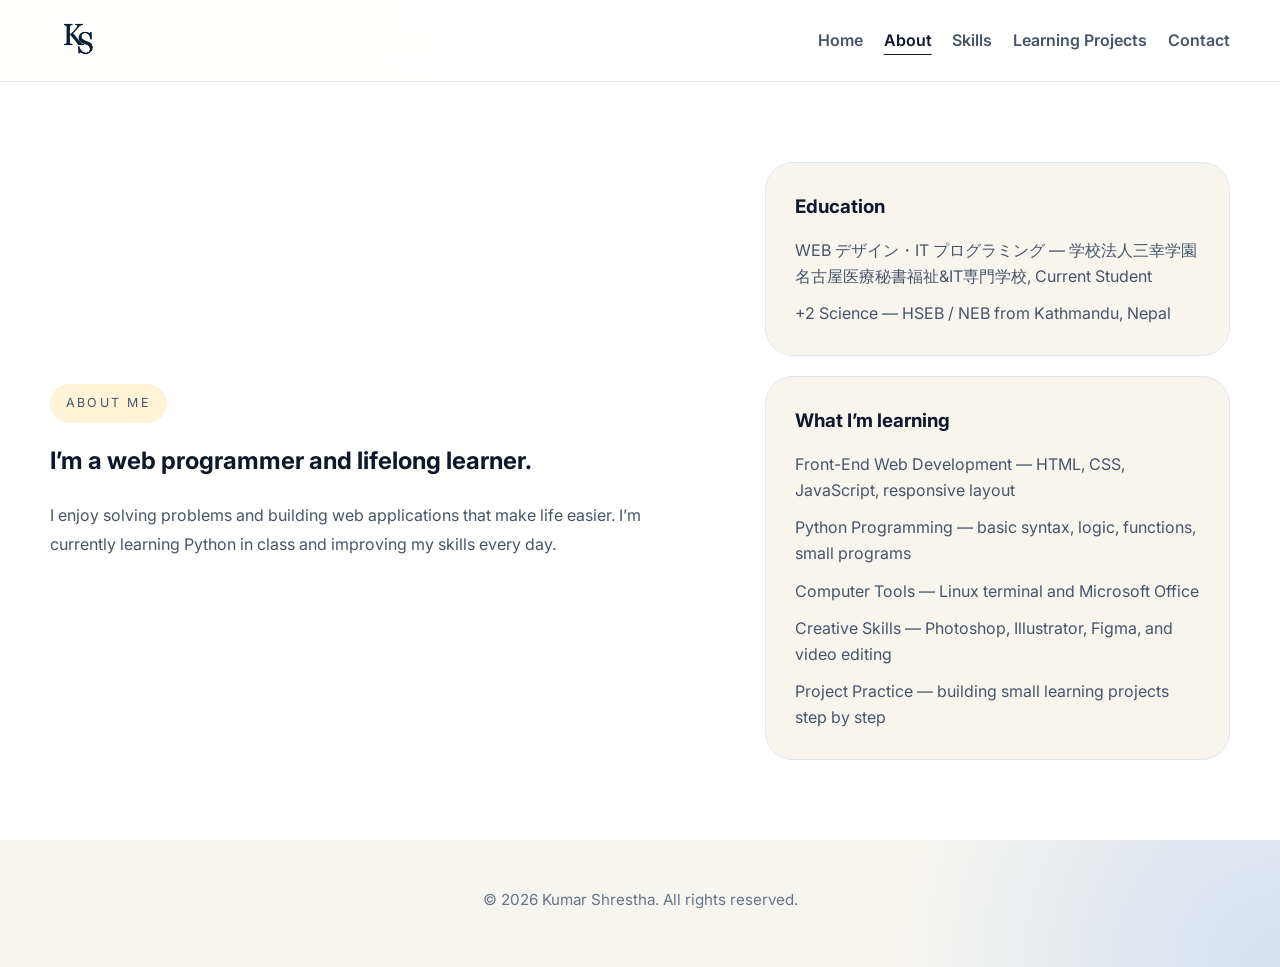
==== about.html @ 31a652c7 "Initial portfolio website" ====
<!DOCTYPE html>
<html lang="ja">
  <head>
    <meta charset="UTF-8" />
    <meta name="viewport" content="width=device-width, initial-scale=1.0" />
    <title>About | Kumar Shrestha</title>
    <link rel="icon" href="images/favicon.png" />
    <link rel="preconnect" href="https://fonts.googleapis.com" />
    <link rel="preconnect" href="https://fonts.gstatic.com" crossorigin />
    <link
      href="https://fonts.googleapis.com/css2?family=Inter:wght@400;500;600;700&display=swap"
      rel="stylesheet"
    />
    <link rel="stylesheet" href="css/styles.css" />
  </head>
  <body class="page page-about">
    <header class="site-header">
      <div class="container header-inner">
        <a class="logo" href="index.html"><img src="images/Logo.png" alt="KS logo" /></a>
        <nav class="nav-links" aria-label="Primary navigation">
          <a href="index.html">Home</a>
          <a href="about.html" class="active">About</a>
          <a href="skills.html">Skills</a>
          <a href="projects.html">Learning Projects</a>
          <a href="contact.html">Contact</a>
        </nav>
      </div>
    </header>

    <main>
      <section class="section about-section">
        <div class="container about-grid">
          <div class="about-text">
            <p class="eyebrow">About Me</p>
            <h1>I’m a web programmer and lifelong learner.</h1>
            <p>
              I enjoy solving problems and building web applications that make life
              easier. I’m currently learning Python in class and improving my skills
              every day.
            </p>
          </div>
          <div class="cards-grid">
            <article class="info-card">
              <h3>Education</h3>
              <ul>
                <li>WEB デザイン・IT プログラミング — 学校法人三幸学園 名古屋医療秘書福祉&IT専門学校, Current Student</li>
                <li>+2 Science — HSEB / NEB from Kathmandu, Nepal</li>
              </ul>
            </article>
            <article class="info-card">
              <h3>What I’m learning</h3>
              <ul>
                <li>Front-End Web Development — HTML, CSS, JavaScript, responsive layout</li>
                <li>Python Programming — basic syntax, logic, functions, small programs</li>
                <li>Computer Tools — Linux terminal and Microsoft Office</li>
                <li>Creative Skills — Photoshop, Illustrator, Figma, and video editing</li>
                <li>Project Practice — building small learning projects step by step</li>
              </ul>
            </article>
          </div>
        </div>
      </section>
    </main>

    <footer class="site-footer">
      <div class="container footer-inner">
        <p>© 2026 Kumar Shrestha. All rights reserved.</p>
      </div>
    </footer>

    <script src="js/script.js"></script>
  </body>
</html>
---- css/styles.css ----
:root {
  color-scheme: light;
  font-family: 'Inter', system-ui, -apple-system, BlinkMacSystemFont, 'Segoe UI', sans-serif;
  background: #f7f5ef;
  color: #0f172a;
  scroll-behavior: smooth;
}

* {
  box-sizing: border-box;
}

html,
body {
  margin: 0;
  min-height: 100%;
}

body {
  line-height: 1.6;
  background: radial-gradient(circle at top left, rgba(246, 225, 168, 0.24), transparent 30%),
    radial-gradient(circle at bottom right, rgba(59, 130, 246, 0.18), transparent 25%),
    #f7f5ef;
}

img {
  max-width: 100%;
  display: block;
}

button,
input,
textarea {
  font: inherit;
}

.container {
  width: min(1180px, calc(100% - 2rem));
  margin: 0 auto;
}

.site-header {
  position: sticky;
  top: 0;
  z-index: 20;
  background: rgba(255, 255, 255, 0.95);
  backdrop-filter: blur(14px);
  border-bottom: 1px solid #e2e8f0;
}

.header-inner {
  display: flex;
  align-items: center;
  justify-content: space-between;
  gap: 1rem;
  padding: 1.1rem 0;
}

.logo {
  color: #0f172a;
  font-size: 1.25rem;
  font-weight: 700;
  letter-spacing: 0.14em;
  text-decoration: none;
  display: inline-flex;
  align-items: center;
}

.logo img {
  display: block;
  max-height: 46px;
}

.nav-links {
  display: flex;
  flex-wrap: wrap;
  gap: 1.3rem;
}

.nav-links a {
  color: #475569;
  text-decoration: none;
  font-weight: 600;
  transition: color 180ms ease;
}

.nav-links a.active {
  color: #0f172a;
  text-decoration: underline;
  text-underline-offset: 8px;
}

.nav-links a:hover,
.nav-links a:focus-visible {
  color: #0f172a;
}

.hero-section {
  padding: 5rem 0 3rem;
  min-height: calc(100vh - 104px);
}

.hero-grid {
  display: grid;
  grid-template-columns: 1.1fr 0.9fr;
  gap: 2.25rem;
  align-items: center;
}

.home-overview {
  padding-bottom: 4rem;
}

.home-feature-grid {
  display: grid;
  gap: 1.25rem;
  grid-template-columns: repeat(2, minmax(0, 1fr));
  margin-top: 2.5rem;
}

.home-feature-card {
  padding: 1.75rem;
  border-radius: 28px;
  background: rgba(255, 255, 255, 0.94);
  border: 1px solid #e2e8f0;
  transition: transform 180ms ease, box-shadow 180ms ease;
}

.home-feature-card:hover {
  transform: translateY(-3px);
  box-shadow: 0 22px 55px rgba(15, 23, 42, 0.08);
}

.home-feature-card h3 {
  margin: 0 0 0.85rem;
}

.home-feature-card p {
  margin: 0 0 1.25rem;
  color: #475569;
  line-height: 1.7;
}

.home-feature-card a {
  color: #0f172a;
  font-weight: 700;
  text-decoration: none;
}

.home-feature-card a:hover,
.home-feature-card a:focus-visible {
  text-decoration: underline;
}


.hero-copy {
  max-width: 560px;
}

.eyebrow {
  display: inline-flex;
  align-items: center;
  justify-content: center;
  margin-bottom: 1.25rem;
  padding: 0.5rem 1rem;
  border-radius: 999px;
  background: #fff3d8;
  color: #b45309;
  font-size: 0.78rem;
  letter-spacing: 0.18em;
  text-transform: uppercase;
}

.hero-title {
  margin: 0;
  font-size: clamp(3.5rem, 5vw, 5.2rem);
  line-height: 0.92;
  letter-spacing: -0.05em;
}

.hero-title span {
  color: #b45309;
}

.hero-role {
  margin: 1rem 0 1.5rem;
  font-size: 1.2rem;
  color: #475569;
  font-weight: 600;
}

.hero-text {
  margin: 0 0 2rem;
  max-width: 42rem;
  color: #475569;
  line-height: 1.85;
  font-size: 1rem;
}

.hero-actions {
  display: flex;
  flex-wrap: wrap;
  gap: 1rem;
  margin-bottom: 2.25rem;
}

.button {
  display: inline-flex;
  align-items: center;
  justify-content: center;
  padding: 1rem 1.6rem;
  border-radius: 999px;
  font-weight: 700;
  text-decoration: none;
  transition: transform 180ms ease, box-shadow 180ms ease;
}

.button:hover {
  transform: translateY(-2px);
}

.button.primary {
  background: #0f172a;
  color: #ffffff;
  box-shadow: 0 18px 40px rgba(15, 23, 42, 0.12);
}

.button.secondary {
  background: rgba(15, 23, 42, 0.05);
  color: #0f172a;
  border: 1px solid #e2e8f0;
}

.hero-meta {
  display: grid;
  grid-template-columns: repeat(3, minmax(0, 1fr));
  gap: 1rem;
}

.meta-item {
  padding: 1.15rem 1.25rem;
  border-radius: 24px;
  background: #ffffff;
  border: 1px solid #e2e8f0;
}

.meta-item strong {
  display: block;
  margin-bottom: 0.35rem;
  font-size: 1.3rem;
  color: #0f172a;
}

.meta-item span {
  color: #64748b;
  font-size: 0.95rem;
}

/* -------------- Hero Section -------------- */
.hero-visual {
  position: relative;
}

.visual-card {
  position: relative;
  border-radius: 36px;
  overflow: hidden;
  padding: 2rem;
  background: linear-gradient(180deg, #ffffff 0%, #f8f5ef 100%);
  box-shadow: 0 40px 80px rgba(15, 23, 42, 0.08);
}

.visual-card::before {
  content: '';
  position: absolute;
  inset: 0;
  pointer-events: none;
  background: radial-gradient(circle at 15% 15%, rgba(251, 191, 36, 0.15), transparent 22%),
    radial-gradient(circle at 80% 10%, rgba(59, 130, 246, 0.12), transparent 16%);
}

.visual-card img {
  width: 100%;
  max-width: 520px;
  position: relative;
  z-index: 1;
  border-radius: 24px;
}

.code-badge {
  display: flex;
  align-items: center;
  gap: 1rem;
  margin-top: -2.5rem;
  padding: 1rem 1.25rem;
  border-radius: 24px;
  background: #0f172a;
  color: #ffffff;
  box-shadow: 0 18px 35px rgba(15, 23, 42, 0.14);
  position: relative;
  z-index: 2;
}

.code-badge img {
  width: 44px;
  height: 44px;
}

.code-badge p {
  margin: 0;
  color: #94a3b8;
  font-size: 0.85rem;
}

.code-badge strong {
  display: block;
  margin-top: 0.25rem;
  font-size: 1rem;
}

.section {
  padding: 5rem 0;
}


/* -------------- About Section -------------- */
.about-section {
  background: #ffffff;
}

.about-grid {
  display: grid;
  grid-template-columns: 1.25fr 0.85fr;
  gap: 2rem;
  align-items: center;
}

.about-text h2 {
  margin: 0;
  font-size: clamp(2.3rem, 3vw, 3.3rem);
  line-height: 1.05;
}

.about-text p {
  margin: 1.25rem 0 0;
  max-width: 37rem;
  color: #475569;
  line-height: 1.8;
}

.cards-grid {
  display: grid;
  gap: 1.25rem;
}

.info-card {
  padding: 1.8rem;
  border-radius: 28px;
  background: #f8f5ef;
  border: 1px solid #e2e8f0;
}

.info-card h3 {
  margin-top: 0;
  margin-bottom: 1rem;
}

.info-card ul {
  margin: 0;
  padding: 0;
  list-style: none;
  display: grid;
  gap: 0.75rem;
}

.info-card li {
  color: #475569;
}


/* -------------- Skills Section -------------- */
.skills-section {
  background: #f7f5ef;
}

.section-heading {
  display: grid;
  gap: 0.75rem;
  margin-bottom: 2rem;
}

.section-heading h2 {
  margin: 0;
  font-size: clamp(2.2rem, 3vw, 3rem);
}

.section-heading p {
  margin: 0;
  color: #64748b;
  max-width: 42rem;
  line-height: 1.8;
}

.skill-list {
  display: grid;
  gap: 1rem;
  max-width: 720px;
  display: grid;
  gap: 1.5rem;
  grid-template-columns: repeat(auto-fit, minmax(240px, 1fr));
}

.skill-row {
  display: grid;
  gap: 0.75rem;
}

.skill-row span {
  display: flex;
  justify-content: space-between;
  font-weight: 600;
  color: #0f172a;
}

.skill-bar {
  height: 12px;
  border-radius: 999px;
  overflow: hidden;
  background: #e2e8f0;
}

.skill-fill {
  display: block;
  height: 100%; 
  border-radius: 999px;
}

.skill-icon {
  width: 32px;
  height: 32px;
  object-fit: contain;
  flex-shrink: 0;
}
.skill-label {
  display: flex;
  align-items: center;
  gap: 12px;
}

.fill-html {
  width: 95%;
  background: linear-gradient(90deg, #f97316, #fb923c);
}

.fill-css {
  width: 90%;
  background: linear-gradient(90deg, #2563eb, #7dd3fc);
}

.fill-js {
  width: 10%;
  background: linear-gradient(90deg, #facc15, #f59e0b);
}

.fill-python {
  width: 40%;
  background: linear-gradient(90deg, #14b8a6, #0ea5e9);
}

.fill-linux {
  width: 30%;
  background: linear-gradient(90deg, #22c55e, #16a34a);
}

.fill-office {
  width: 85%;
  background: linear-gradient(90deg, #f9a916, #ea820c);
}

.fill-video {
  width: 70%;
  background: linear-gradient(90deg, #6366f1, #818cf8);
}

.fill-photoshop {
  width: 80%;
  background: linear-gradient(90deg, #5848ec, #727df4);
}

.fill-illustrator {
  width: 85%;
  background: linear-gradient(90deg, #f97316, #f59e0b);
}

.fill-figma {
  width: 60%;
  background: linear-gradient(90deg, #ec4899, #f472b6);
}

/* -------------- Projects Section -------------- */
.projects-section {
  background: #ffffff;
}

.project-body {
  padding: 1.5rem;
  display: grid;
  gap: 0.85rem;
}

.project-body h3 {
  margin: 0;
  font-size: 1.15rem;
}

.project-body p {
  margin: 0;
  color: #475569;
  line-height: 1.75;
}

.category-grid {
  display: grid;
  grid-template-columns: repeat(auto-fit, minmax(190px, 1fr));
  gap: 1rem;
  margin-bottom: 4rem;
}

.category-card {
  display: grid;
  gap: 0.8rem;
  padding: 1.6rem;
  border-radius: 28px;
  background: #ffffff;
  border: 1px solid #e2e8f0;
  text-decoration: none;
  color: #0f172a;
  transition: transform 180ms ease, box-shadow 180ms ease;
  position: relative;
  overflow: hidden;
}

.category-card:hover {
  transform: translateY(-4px);
  box-shadow: 0 22px 55px rgba(15, 23, 42, 0.08);
}

.category-card span {
  width: fit-content;
  padding: 0.35rem 0.75rem;
  border-radius: 999px;
  background: #fff3d8;
  color: #b45309;
  font-size: 0.75rem;
  font-weight: 700;
}

.category-card h3 {
  margin: 0;
  font-size: 1.3rem;
}

.category-card p {
  margin: 0;
  color: #475569;
  line-height: 1.7;
}

.category-card::before {
  content: "";
  position: absolute;
  inset: 0;
  background: linear-gradient(135deg, rgba(14, 165, 233, 0.12), rgba(139, 92, 246, 0.12));
  opacity: 0;
  transition: opacity 180ms ease;
}

.category-card:hover::before {
  opacity: 1;
}

.category-card span,
.category-card h3,
.category-card p {
  position: relative;
  z-index: 1;
}

.project-category-section {
  padding-top: 2rem;
  margin-top: 2rem;
}

.category-heading {
  margin-bottom: 1.5rem;
}

.category-heading h2 {
  margin: 0;
  font-size: clamp(1.8rem, 3vw, 2.5rem);
}

.project-status {
  width: fit-content;
  padding: 0.35rem 0.75rem;
  border-radius: 999px;
  background: #fff3d8;
  color: #b45309;
  font-size: 0.75rem;
  font-weight: 700;
}

.project-link {
  width: fit-content;
  display: inline-block;
  padding: 0.35rem 0.75rem;
  border-radius: 999px;
  background: #e0f2fe;
  color: #0369a1;
  font-size: 0.75rem;
  font-weight: 700;
  text-decoration: none;
}

.project-tools {
  font-weight: 700;
  color: #0f172a !important;
  font-size: 0.9rem;
}

.project-filters {
  display: flex;
  flex-wrap: wrap;
  gap: 0.75rem;
  margin-bottom: 2rem;
}

.filter {
  border: 1px solid #e2e8f0;
  background: #ffffff;
  color: #475569;
  padding: 0.85rem 1.25rem;
  border-radius: 999px;
  cursor: pointer;
  font-weight: 600;
}

.filter.active,
.filter:hover {
  background: #0f172a;
  color: #ffffff;
  border-color: #0f172a;
}

.project-grid {
  display: grid;
  gap: 1.5rem;
  grid-template-columns: repeat(auto-fit, minmax(240px, 1fr));
}

.project-card {
  border-radius: 28px;
  overflow: hidden;
  background: #ffffff;
  border: 1px solid #e2e8f0;
  display: grid;
  min-height: 280px;
  transition: transform 180ms ease, box-shadow 180ms ease;
}

.project-card:hover {
  transform: translateY(-5px);
  box-shadow: 0 24px 60px rgba(15, 23, 42, 0.12);
}

.project-preview {
  min-height: 168px;
  display: grid;
  place-items: end start;
  padding: 1.25rem;
  color: #ffffff;
  font-weight: 700;
  font-size: 0.95rem;
}

.project-preview-1 {
  background: linear-gradient(135deg, #0ea5e9, #2563eb);
}

.project-preview-2,
.project-preview-3 {
  background: linear-gradient(135deg, #6366f1, #8b5cf6);
}

.project-preview-4,
.project-preview-5 {
  background: linear-gradient(135deg, #10b981, #14b8a6);
}

.project-preview-6,
.project-preview-7,
.project-preview-8 {
  background: linear-gradient(135deg, #ec4899, #8b5cf6);
}

.project-preview-9 {
  background: linear-gradient(135deg, #f97316, #ef4444);
}

/* .project-preview-1 {
  background: linear-gradient(135deg, #0ea5e9, #3b82f6);
}

.project-preview-2 {
  background: linear-gradient(135deg, #8b5cf6, #a78bfa);
}

.project-preview-3 {
  background: linear-gradient(135deg, #f97316, #fb923c);
}

.project-preview-4 {
  background: linear-gradient(135deg, #22c55e, #4ade80);
}

.project-preview-5 {
  background: linear-gradient(135deg, #fb7185, #f472b6);
}

.project-preview-6 {
  background: linear-gradient(135deg, #38bdf8, #60a5fa);
}

.project-preview-7 {
  background: linear-gradient(135deg, #facc15, #fbbf24);
}

.project-preview-8 {
  background: linear-gradient(135deg, #8b5cf6, #a78bfa);
}

.project-preview-9 {
  background: linear-gradient(135deg, #ec4899, #f472b6);
} */



/* -------------- Contact Section -------------- */
.contact-section {
  background: #f7f5ef;
}

.contact-grid {
  display: grid;
  grid-template-columns: 1.05fr 0.95fr;
  gap: 2rem;
  align-items: start;
}

.contact-panel {
  align-self: start;
  padding: 2.2rem;
  border-radius: 32px;
  background: #0f172a;
  color: #ffffff;
}

.contact-panel h2 {
  margin: 0 0 1rem;
  font-size: clamp(2rem, 3vw, 2.6rem);
  line-height: 1.05;
}

.contact-panel p {
  margin: 0 0 1.5rem;
  color: #cbd5e1;
  line-height: 1.8;
}

.contact-list {
  list-style: none;
  padding: 0;
  margin: 0;
  display: grid;
  gap: 1rem;
}

.contact-list li {
  color: #e2e8f0;
}

.social-links {
  display: flex;
  flex-wrap: wrap;
  gap: 0.8rem;
  margin-top: 1.8rem;
}

.social-links a {
  width: 48px;
  height: 48px;
  border-radius: 50%;
  background: #ffffff;
  color: #0f172a;
  display: inline-flex;
  align-items: center;
  justify-content: center;
  text-decoration: none;
  font-size: 0.8rem;
  font-weight: 700;
  transition: transform 180ms ease, background 180ms ease, color 180ms ease;
}

.social-links a:hover {
  transform: translateY(-3px);
  background: #f59e0b;
  color: #ffffff;
}

.contact-form {
  align-self: start;
  display: grid;
  gap: 1rem;
}

.contact-form label {
  display: grid;
  gap: 0.65rem;
  font-size: 0.95rem;
  color: #475569;
}

.contact-form input,
.contact-form textarea {
  width: 100%;
  padding: 1rem 1.1rem;
  border-radius: 18px;
  border: 1px solid #d1d5db;
  background: #ffffff;
  color: #0f172a;
}

.contact-form textarea {
  min-height: 170px;
  resize: vertical;
}

.contact-form button {
  border: none;
  border-radius: 999px;
  padding: 1rem 1.4rem;
  background: #0f172a;
  color: #ffffff;
  cursor: pointer;
}

.site-footer {
  padding: 2rem 0 2.5rem;
}

.footer-inner {
  text-align: center;
  color: #64748b;
  font-size: 0.95rem;
}

@media (max-width: 980px) {
  .hero-grid,
  .about-grid,
  .contact-grid {
    grid-template-columns: 1fr;
  }

  .hero-meta {
    grid-template-columns: repeat(2, minmax(0, 1fr));
  }
}

@media (max-width: 720px) {
  .site-header {
    padding: 0 0.5rem;
  }

  .header-inner {
    flex-direction: column;
    align-items: flex-start;
  }

  .hero-section {
    padding-top: 3rem;
  }

  .hero-title {
    font-size: clamp(2.8rem, 12vw, 4rem);
  }

  .hero-actions,
  .hero-meta {
    width: 100%;
  }

  .hero-meta {
    grid-template-columns: 1fr;
  }

  .project-grid {
    grid-template-columns: 1fr;
  }
}

@media (max-width: 860px) {
  .section-grid,
  .contact-card {
    grid-template-columns: 1fr;
  }
}

@media (max-width: 720px) {
  .header-inner {
    flex-direction: column;
    align-items: flex-start;
    gap: 1rem;
  }

  .nav-links {
    flex-wrap: wrap;
    gap: 0.8rem;
  }

  .hero-section {
    padding-top: 4rem;
  }
}
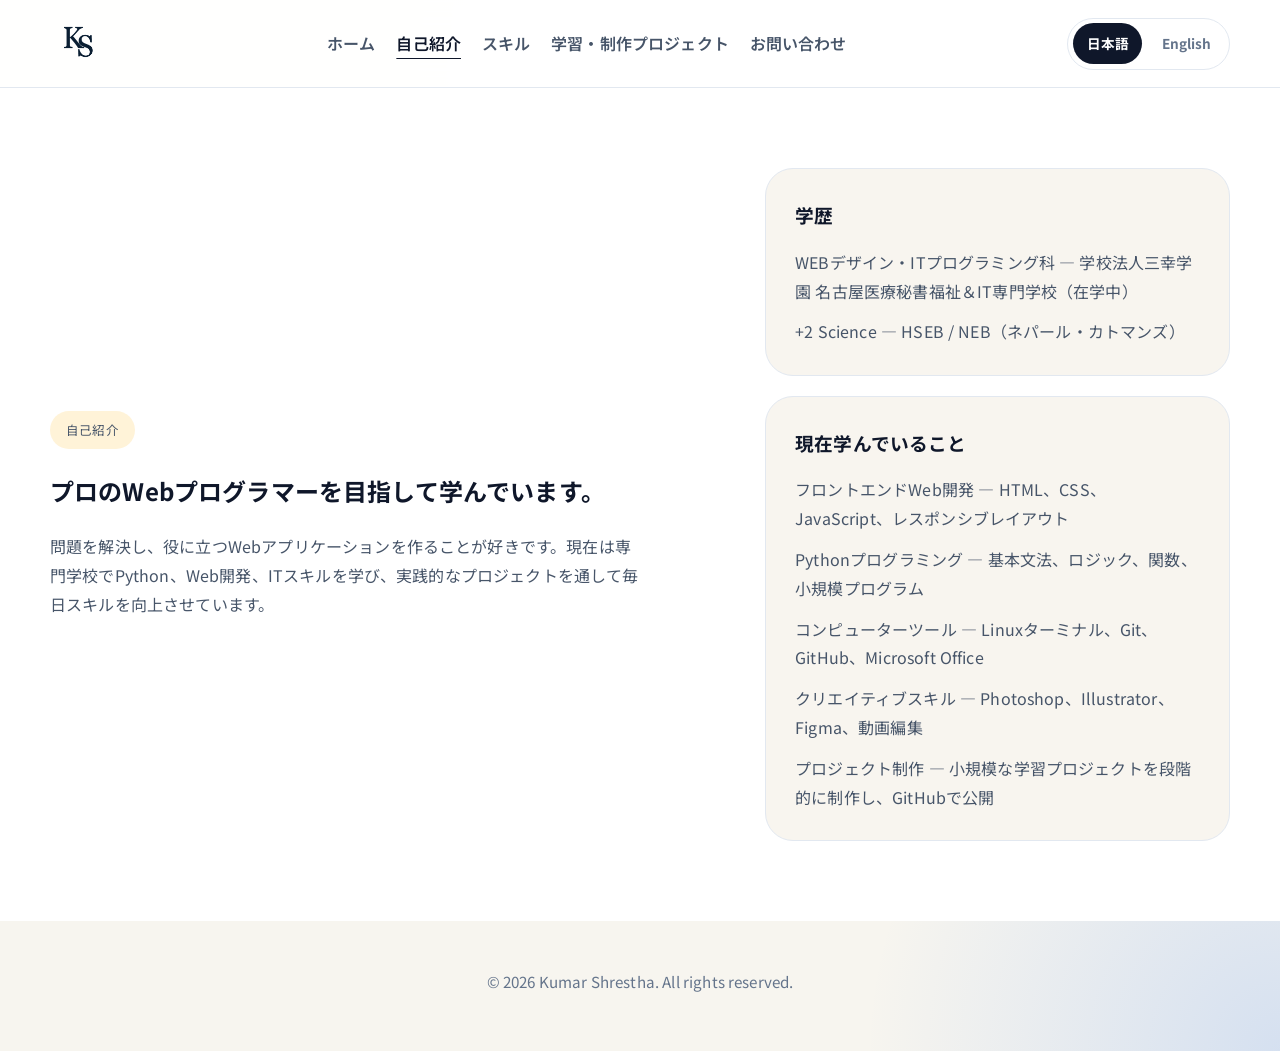
==== commit f5947504: "Add bilingual Japanese and English support" ====
--- a/about.html
+++ b/about.html
@@ -1,73 +1,86 @@
 <!DOCTYPE html>
+
 <html lang="ja">
-  <head>
-    <meta charset="UTF-8" />
-    <meta name="viewport" content="width=device-width, initial-scale=1.0" />
-    <title>About | Kumar Shrestha</title>
-    <link rel="icon" href="images/favicon.png" />
-    <link rel="preconnect" href="https://fonts.googleapis.com" />
-    <link rel="preconnect" href="https://fonts.gstatic.com" crossorigin />
-    <link
-      href="https://fonts.googleapis.com/css2?family=Inter:wght@400;500;600;700&display=swap"
-      rel="stylesheet"
-    />
-    <link rel="stylesheet" href="css/styles.css" />
-  </head>
-  <body class="page page-about">
-    <header class="site-header">
-      <div class="container header-inner">
-        <a class="logo" href="index.html"><img src="images/Logo.png" alt="KS logo" /></a>
-        <nav class="nav-links" aria-label="Primary navigation">
-          <a href="index.html">Home</a>
-          <a href="about.html" class="active">About</a>
-          <a href="skills.html">Skills</a>
-          <a href="projects.html">Learning Projects</a>
-          <a href="contact.html">Contact</a>
-        </nav>
+
+<head>
+  <meta charset="utf-8" />
+  <meta content="width=device-width, initial-scale=1.0" name="viewport" />
+  <title>About | Kumar Shrestha</title>
+  <link href="images/favicon.png" rel="icon" />
+  <link rel="preconnect" href="https://fonts.googleapis.com" />
+
+  <link rel="preconnect" href="https://fonts.gstatic.com" crossorigin />
+
+  <link
+    href="https://fonts.googleapis.com/css2?family=Inter:wght@400;500;600;700&family=Noto+Sans+JP:wght@400;500;600;700&display=swap"
+    rel="stylesheet" />
+  <link href="css/styles.css" rel="stylesheet" />
+</head>
+
+<body class="page page-about" data-page="about">
+  <header class="site-header">
+    <div class="container header-inner">
+      <a class="logo" href="index.html"><img alt="KS logo" src="images/Logo.png" /></a>
+      <nav aria-label="Primary navigation" class="nav-links" data-i18n-aria-label="nav.ariaLabel">
+        <a data-i18n="nav.home" href="index.html">Home</a>
+        <a class="active" data-i18n="nav.about" href="about.html">About</a>
+        <a data-i18n="nav.skills" href="skills.html">Skills</a>
+        <a data-i18n="nav.projects" href="projects.html">Learning Projects</a>
+        <a data-i18n="nav.contact" href="contact.html">Contact</a>
+      </nav>
+      <div aria-label="Language selection" class="language-switcher" data-i18n-aria-label="language.ariaLabel">
+        <button aria-pressed="false" class="language-button" data-lang="ja" type="button">日本語</button>
+        <button aria-pressed="false" class="language-button" data-lang="en" type="button">English</button>
       </div>
-    </header>
+    </div>
+  </header>
+  <main>
+    <section class="section about-section">
+      <div class="container about-grid">
+        <div class="about-text">
+          <p class="eyebrow" data-i18n="about.eyebrow">About Me</p>
+          <h1 data-i18n="about.title">I’m a web programmer and lifelong learner.</h1>
+          <p data-i18n="about.intro">
+            I enjoy solving problems and building web applications that make life
+            easier. I’m currently learning Python in class and improving my skills
+            every day.
+          </p>
+        </div>
+        <div class="cards-grid">
+          <article class="info-card">
+            <h3 data-i18n="about.educationTitle">Education</h3>
+            <ul>
+              <li data-i18n="about.educationSchool">WEB デザイン・IT プログラミング — 学校法人三幸学園 名古屋医療秘書福祉&amp;IT専門学校, Current Student
+              </li>
+              <li data-i18n="about.educationNepal">+2 Science — HSEB / NEB from Kathmandu, Nepal</li>
+            </ul>
+          </article>
+          <article class="info-card">
+            <h3 data-i18n="about.learningTitle">What I’m learning</h3>
+            <ul>
+              <li data-i18n="about.learningFrontend">Front-End Web Development — HTML, CSS, JavaScript, responsive
+                layout</li>
+              <li data-i18n="about.learningPython">Python Programming — basic syntax, logic, functions, small programs
+              </li>
+              <li data-i18n="about.learningTools">Computer Tools — Linux terminal and Microsoft Office</li>
+              <li data-i18n="about.learningCreative">Creative Skills — Photoshop, Illustrator, Figma, and video editing
+              </li>
+              <li data-i18n="about.learningProjects">Project Practice — building small learning projects step by step
+              </li>
+            </ul>
+          </article>
+        </div>
+      </div>
+    </section>
+  </main>
+  <footer class="site-footer">
+    <div class="container footer-inner">
+      <p data-i18n="footer.copyright">© 2026 Kumar Shrestha. All rights reserved.</p>
+    </div>
+  </footer>
 
-    <main>
-      <section class="section about-section">
-        <div class="container about-grid">
-          <div class="about-text">
-            <p class="eyebrow">About Me</p>
-            <h1>I’m a web programmer and lifelong learner.</h1>
-            <p>
-              I enjoy solving problems and building web applications that make life
-              easier. I’m currently learning Python in class and improving my skills
-              every day.
-            </p>
-          </div>
-          <div class="cards-grid">
-            <article class="info-card">
-              <h3>Education</h3>
-              <ul>
-                <li>WEB デザイン・IT プログラミング — 学校法人三幸学園 名古屋医療秘書福祉&IT専門学校, Current Student</li>
-                <li>+2 Science — HSEB / NEB from Kathmandu, Nepal</li>
-              </ul>
-            </article>
-            <article class="info-card">
-              <h3>What I’m learning</h3>
-              <ul>
-                <li>Front-End Web Development — HTML, CSS, JavaScript, responsive layout</li>
-                <li>Python Programming — basic syntax, logic, functions, small programs</li>
-                <li>Computer Tools — Linux terminal and Microsoft Office</li>
-                <li>Creative Skills — Photoshop, Illustrator, Figma, and video editing</li>
-                <li>Project Practice — building small learning projects step by step</li>
-              </ul>
-            </article>
-          </div>
-        </div>
-      </section>
-    </main>
+  <script src="js/translations.js"></script>
+  <script src="js/script.js"></script>
+</body>
 
-    <footer class="site-footer">
-      <div class="container footer-inner">
-        <p>© 2026 Kumar Shrestha. All rights reserved.</p>
-      </div>
-    </footer>
-
-    <script src="js/script.js"></script>
-  </body>
-</html>
+</html>
--- a/css/styles.css
+++ b/css/styles.css
@@ -1,13 +1,11 @@
 :root {
   color-scheme: light;
-  font-family: 'Inter', system-ui, -apple-system, BlinkMacSystemFont, 'Segoe UI', sans-serif;
+  font-family: "Inter", "Noto Sans JP", system-ui,
+    -apple-system, BlinkMacSystemFont, "Segoe UI",
+    sans-serif;
   background: #f7f5ef;
   color: #0f172a;
   scroll-behavior: smooth;
-}
-
-* {
-  box-sizing: border-box;
 }
 
 html,
@@ -17,10 +15,32 @@
 }
 
 body {
+  font-weight: 400;
+  -webkit-font-smoothing: antialiased;
+  -moz-osx-font-smoothing: grayscale;
+
+  background:
+    radial-gradient(circle at top left,
+      rgba(246, 225, 168, 0.24),
+      transparent 30%),
+    radial-gradient(circle at bottom right,
+      rgba(59, 130, 246, 0.18),
+      transparent 25%),
+    #f7f5ef;
+}
+
+html[lang="en"] body {
+  font-family: "Inter", "Noto Sans JP", system-ui,
+    -apple-system, BlinkMacSystemFont, "Segoe UI",
+    sans-serif;
   line-height: 1.6;
-  background: radial-gradient(circle at top left, rgba(246, 225, 168, 0.24), transparent 30%),
-    radial-gradient(circle at bottom right, rgba(59, 130, 246, 0.18), transparent 25%),
-    #f7f5ef;
+}
+
+html[lang="ja"] body {
+  font-family: "Noto Sans JP", "Inter", system-ui,
+    -apple-system, BlinkMacSystemFont, "Segoe UI",
+    sans-serif;
+  line-height: 1.8;
 }
 
 img {
@@ -151,7 +171,6 @@
 .home-feature-card a:focus-visible {
   text-decoration: underline;
 }
-
 
 .hero-copy {
   max-width: 560px;
@@ -171,11 +190,22 @@
   text-transform: uppercase;
 }
 
+html[lang="ja"] .eyebrow {
+  letter-spacing: 0.08em;
+  text-transform: none;
+}
+
 .hero-title {
   margin: 0;
   font-size: clamp(3.5rem, 5vw, 5.2rem);
   line-height: 0.92;
   letter-spacing: -0.05em;
+}
+
+html[lang="ja"] .hero-title {
+  font-size: clamp(2.5rem, 5vw, 4.5rem);
+  line-height: 1.25;
+  letter-spacing: -0.02em;
 }
 
 .hero-title span {
@@ -254,6 +284,48 @@
 .meta-item span {
   color: #64748b;
   font-size: 0.95rem;
+}
+
+.language-switcher {
+  display: inline-flex;
+  align-items: center;
+  gap: 0.35rem;
+  padding: 0.3rem;
+  border: 1px solid #e2e8f0;
+  border-radius: 999px;
+  background: #ffffff;
+}
+
+.language-button {
+  border: none;
+  border-radius: 999px;
+  padding: 0.5rem 0.85rem;
+  background: transparent;
+  color: #64748b;
+  font-size: 0.85rem;
+  font-weight: 700;
+  cursor: pointer;
+}
+
+.language-button.active {
+  background: #0f172a;
+  color: #ffffff;
+}
+
+.language-button:hover,
+.language-button:focus-visible {
+  color: #0f172a;
+}
+
+.language-button.active:hover,
+.language-button.active:focus-visible {
+  color: #ffffff;
+}
+
+@media (max-width: 720px) {
+  .language-switcher {
+    align-self: flex-start;
+  }
 }
 
 /* -------------- Hero Section -------------- */
@@ -431,7 +503,7 @@
 
 .skill-fill {
   display: block;
-  height: 100%; 
+  height: 100%;
   border-radius: 999px;
 }
 
@@ -441,6 +513,7 @@
   object-fit: contain;
   flex-shrink: 0;
 }
+
 .skill-label {
   display: flex;
   align-items: center;
@@ -854,6 +927,41 @@
   cursor: pointer;
 }
 
+.form-status {
+  min-height: 1.7rem;
+  margin: 0.25rem 0 0;
+  font-weight: 600;
+  line-height: 1.6;
+}
+
+.form-status:empty {
+  display: none;
+}
+
+.form-status.success {
+  display: block;
+  color: #15803d;
+}
+
+.form-status.error {
+  display: block;
+  color: #b91c1c;
+}
+
+.contact-form button:disabled {
+  cursor: not-allowed;
+  opacity: 0.65;
+  transform: none;
+}
+
+.form-honeypot {
+  position: absolute;
+  left: -9999px;
+  width: 1px;
+  height: 1px;
+  overflow: hidden;
+}
+
 .site-footer {
   padding: 2rem 0 2.5rem;
 }
@@ -865,6 +973,7 @@
 }
 
 @media (max-width: 980px) {
+
   .hero-grid,
   .about-grid,
   .contact-grid {
@@ -909,6 +1018,7 @@
 }
 
 @media (max-width: 860px) {
+
   .section-grid,
   .contact-card {
     grid-template-columns: 1fr;
@@ -931,3 +1041,40 @@
     padding-top: 4rem;
   }
 }
+
+
+/* Bilingual layout improvements */
+.header-inner {
+  flex-wrap: wrap;
+}
+
+html[lang="ja"] body {
+  letter-spacing: 0.01em;
+}
+
+html[lang="ja"] .hero-title {
+  line-height: 1.15;
+  letter-spacing: -0.03em;
+}
+
+html[lang="ja"] .eyebrow {
+  letter-spacing: 0.1em;
+  text-transform: none;
+}
+
+@media (max-width: 1050px) {
+  .nav-links {
+    order: 3;
+    width: 100%;
+  }
+
+  .language-switcher {
+    margin-left: auto;
+  }
+}
+
+@media (max-width: 720px) {
+  .language-switcher {
+    margin-left: 0;
+  }
+}
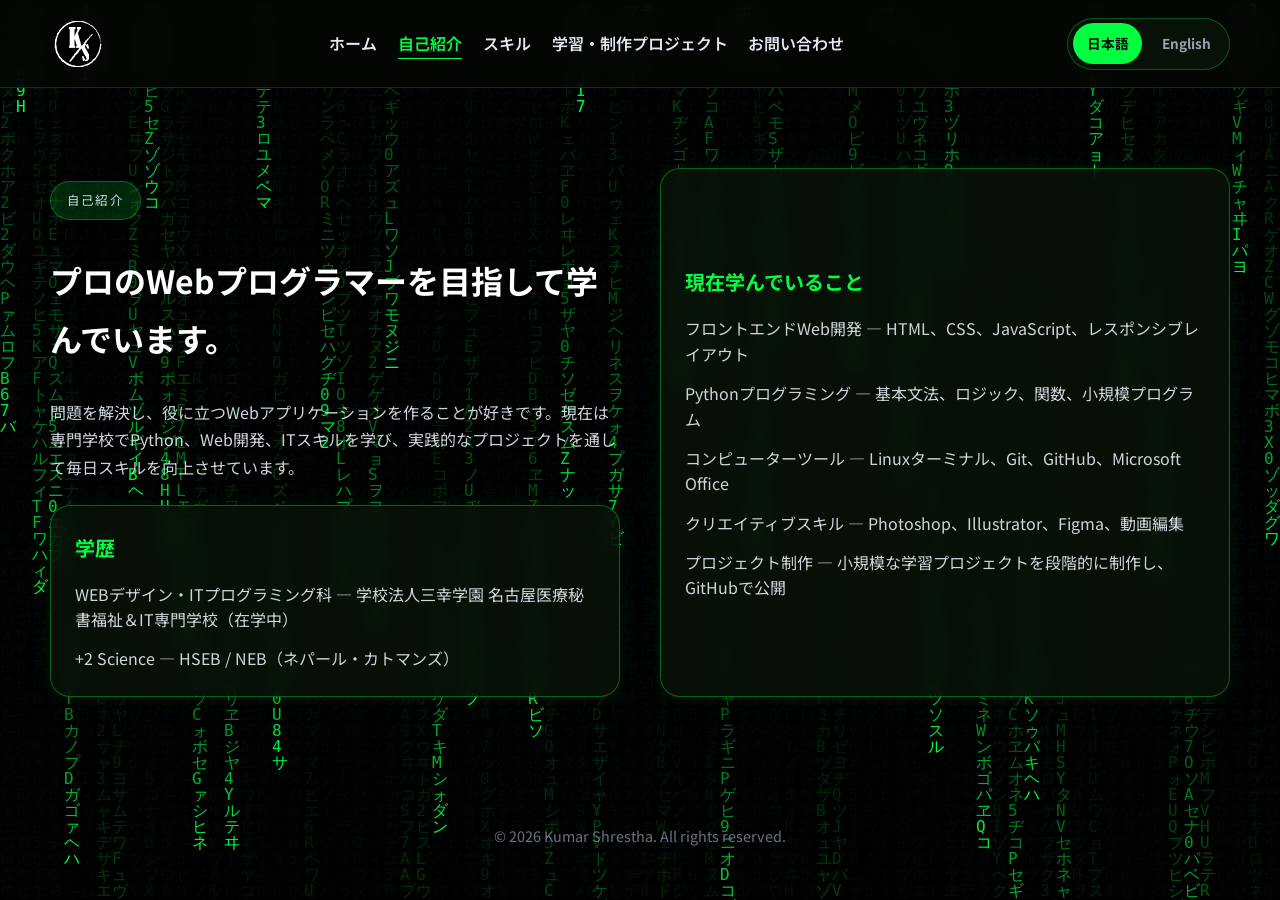
==== commit e0a74493: "Update matrix theme background, glassmorphism cards layout, and bilingual responsiveness" ====
--- a/about.html
+++ b/about.html
@@ -1,5 +1,4 @@
 <!DOCTYPE html>
-
 <html lang="ja">
 
 <head>
@@ -8,9 +7,7 @@
   <title>About | Kumar Shrestha</title>
   <link href="images/favicon.png" rel="icon" />
   <link rel="preconnect" href="https://fonts.googleapis.com" />
-
   <link rel="preconnect" href="https://fonts.gstatic.com" crossorigin />
-
   <link
     href="https://fonts.googleapis.com/css2?family=Inter:wght@400;500;600;700&family=Noto+Sans+JP:wght@400;500;600;700&display=swap"
     rel="stylesheet" />
@@ -18,6 +15,8 @@
 </head>
 
 <body class="page page-about" data-page="about">
+  <canvas id="matrix-canvas"></canvas>
+
   <header class="site-header">
     <div class="container header-inner">
       <a class="logo" href="index.html"><img alt="KS logo" src="images/Logo.png" /></a>
@@ -34,51 +33,55 @@
       </div>
     </div>
   </header>
+
   <main>
     <section class="section about-section">
       <div class="container about-grid">
+
+        <!-- Left Column: Intro + Education -->
         <div class="about-text">
           <p class="eyebrow" data-i18n="about.eyebrow">About Me</p>
-          <h1 data-i18n="about.title">I’m a web programmer and lifelong learner.</h1>
+          <h1 data-i18n="about.title">プロのWebプログラマーを目指して学んでいます。</h1>
           <p data-i18n="about.intro">
-            I enjoy solving problems and building web applications that make life
-            easier. I’m currently learning Python in class and improving my skills
-            every day.
+            問題を解決し、役に立つWebアプリケーションを作ることが好きです。現在は専門学校で Python、Web開発、ITスキルを学び、実践的なプロジェクトを通して毎日スキルを向上させています。
           </p>
-        </div>
-        <div class="cards-grid">
-          <article class="info-card">
-            <h3 data-i18n="about.educationTitle">Education</h3>
+
+          <!-- Moved Education Card to Left Column -->
+          <article class="info-card education-card">
+            <h3 data-i18n="about.educationTitle">学歴</h3>
             <ul>
-              <li data-i18n="about.educationSchool">WEB デザイン・IT プログラミング — 学校法人三幸学園 名古屋医療秘書福祉&amp;IT専門学校, Current Student
-              </li>
-              <li data-i18n="about.educationNepal">+2 Science — HSEB / NEB from Kathmandu, Nepal</li>
-            </ul>
-          </article>
-          <article class="info-card">
-            <h3 data-i18n="about.learningTitle">What I’m learning</h3>
-            <ul>
-              <li data-i18n="about.learningFrontend">Front-End Web Development — HTML, CSS, JavaScript, responsive
-                layout</li>
-              <li data-i18n="about.learningPython">Python Programming — basic syntax, logic, functions, small programs
-              </li>
-              <li data-i18n="about.learningTools">Computer Tools — Linux terminal and Microsoft Office</li>
-              <li data-i18n="about.learningCreative">Creative Skills — Photoshop, Illustrator, Figma, and video editing
-              </li>
-              <li data-i18n="about.learningProjects">Project Practice — building small learning projects step by step
-              </li>
+              <li data-i18n="about.educationSchool">WEBデザイン・ITプログラミング科 — 学校法人三幸学園 名古屋医療秘書福祉＆IT専門学校（在学中）</li>
+              <li data-i18n="about.educationNepal">+2 Science — HSEB / NEB（ネパール・カトマンズ）</li>
             </ul>
           </article>
         </div>
+
+        <!-- Right Column: Currently Learning Only -->
+        <div class="cards-grid">
+          <article class="info-card learning-card">
+            <h3 data-i18n="about.learningTitle">現在学んでいること</h3>
+            <ul>
+              <li data-i18n="about.learningFrontend">フロントエンドWeb開発 — HTML、CSS、JavaScript、レスポンシブレイアウト</li>
+              <li data-i18n="about.learningPython">Pythonプログラミング — 基本文法、ロジック、関数、小規模プログラム</li>
+              <li data-i18n="about.learningTools">コンピューターツール — Linuxターミナル、Git、GitHub、Microsoft Office</li>
+              <li data-i18n="about.learningCreative">クリエイティブスキル — Photoshop、Illustrator、Figma、動画編集</li>
+              <li data-i18n="about.learningProjects">プロジェクト制作 — 小規模な学習プロジェクトを段階的に制作し、GitHubで公開</li>
+            </ul>
+          </article>
+        </div>
+
       </div>
     </section>
   </main>
+
   <footer class="site-footer">
     <div class="container footer-inner">
       <p data-i18n="footer.copyright">© 2026 Kumar Shrestha. All rights reserved.</p>
     </div>
   </footer>
 
+  <button type="button" id="back-to-top" class="back-to-top" aria-label="Back to top" title="Back to top">↑</button>
+
   <script src="js/translations.js"></script>
   <script src="js/script.js"></script>
 </body>
--- a/css/styles.css
+++ b/css/styles.css
@@ -1,45 +1,37 @@
+/* ==========================================================================
+   PORTFOLIO WEBSITE STYLESHEET (MATRIX THEME)
+   Author: Kumar Shrestha
+   Description: Unified dark matrix aesthetic with glassmorphism cards,
+                Japanese vertical layout support, and responsive grid layouts.
+   ========================================================================== */
+
+/* --------------------------------------------------
+   1. Global Settings & Root Variables
+-------------------------------------------------- */
 :root {
-  color-scheme: light;
-  font-family: "Inter", "Noto Sans JP", system-ui,
-    -apple-system, BlinkMacSystemFont, "Segoe UI",
-    sans-serif;
-  background: #f7f5ef;
-  color: #0f172a;
+  color-scheme: dark;
+  background-color: #050805;
+  font-family: "Inter", "Noto Sans JP", system-ui, -apple-system, BlinkMacSystemFont, "Segoe UI", sans-serif;
+  color: #ffffff;
   scroll-behavior: smooth;
 }
 
-html,
-body {
+html, body {
   margin: 0;
-  min-height: 100%;
-}
-
-body {
-  font-weight: 400;
-  -webkit-font-smoothing: antialiased;
-  -moz-osx-font-smoothing: grayscale;
-
-  background:
-    radial-gradient(circle at top left,
-      rgba(246, 225, 168, 0.24),
-      transparent 30%),
-    radial-gradient(circle at bottom right,
-      rgba(59, 130, 246, 0.18),
-      transparent 25%),
-    #f7f5ef;
+  padding: 0;
+  min-height: 100vh;
+  overflow-x: hidden;
+  background-color: #050805;
+  color: #ffffff;
 }
 
 html[lang="en"] body {
-  font-family: "Inter", "Noto Sans JP", system-ui,
-    -apple-system, BlinkMacSystemFont, "Segoe UI",
-    sans-serif;
+  font-family: "Inter", "Noto Sans JP", sans-serif;
   line-height: 1.6;
 }
 
 html[lang="ja"] body {
-  font-family: "Noto Sans JP", "Inter", system-ui,
-    -apple-system, BlinkMacSystemFont, "Segoe UI",
-    sans-serif;
+  font-family: "Noto Sans JP", "Inter", sans-serif;
   line-height: 1.8;
 }
 
@@ -48,9 +40,7 @@
   display: block;
 }
 
-button,
-input,
-textarea {
+button, input, textarea {
   font: inherit;
 }
 
@@ -59,13 +49,37 @@
   margin: 0 auto;
 }
 
+/* --------------------------------------------------
+   2. Matrix Canvas Background Engine Layer
+-------------------------------------------------- */
+#matrix-canvas {
+  position: fixed !important;
+  top: 0 !important;
+  left: 0 !important;
+  width: 100vw !important;
+  height: 100vh !important;
+  z-index: 0 !important;
+  /* background-color: #050805 !important; */
+  pointer-events: none !important;
+  display: block !important;
+}
+
+/* --------------------------------------------------
+   3. Site Header & Primary Navigation
+-------------------------------------------------- */
+.site-header,
+main,
+.site-footer {
+  position: relative;
+  z-index: 2;
+}
+
 .site-header {
-  position: sticky;
   top: 0;
-  z-index: 20;
-  background: rgba(255, 255, 255, 0.95);
-  backdrop-filter: blur(14px);
-  border-bottom: 1px solid #e2e8f0;
+  background: rgba(5, 8, 5, 0.85);
+  backdrop-filter: blur(12px);
+  -webkit-backdrop-filter: blur(12px);
+  border-bottom: 1px solid rgba(0, 255, 65, 0.2);
 }
 
 .header-inner {
@@ -76,16 +90,6 @@
   padding: 1.1rem 0;
 }
 
-.logo {
-  color: #0f172a;
-  font-size: 1.25rem;
-  font-weight: 700;
-  letter-spacing: 0.14em;
-  text-decoration: none;
-  display: inline-flex;
-  align-items: center;
-}
-
 .logo img {
   display: block;
   max-height: 46px;
@@ -98,23 +102,80 @@
 }
 
 .nav-links a {
-  color: #475569;
+  color: #e2e8f0;
   text-decoration: none;
   font-weight: 600;
   transition: color 180ms ease;
 }
 
-.nav-links a.active {
-  color: #0f172a;
+.nav-links a.active,
+.nav-links a:hover {
+  color: #00ff41;
   text-decoration: underline;
   text-underline-offset: 8px;
 }
 
-.nav-links a:hover,
-.nav-links a:focus-visible {
-  color: #0f172a;
-}
-
+.language-switcher {
+  display: inline-flex;
+  align-items: center;
+  gap: 0.35rem;
+  padding: 0.3rem;
+  border: 1px solid rgba(0, 255, 65, 0.3);
+  border-radius: 999px;
+  background: rgba(10, 20, 10, 0.8);
+}
+
+.language-button {
+  border: none;
+  border-radius: 999px;
+  padding: 0.5rem 0.85rem;
+  background: transparent;
+  color: #9ca3af;
+  font-size: 0.85rem;
+  font-weight: 700;
+  cursor: pointer;
+}
+
+.language-button.active {
+  background: #00ff41;
+  color: #050805;
+}
+
+/* --------------------------------------------------
+   4. Glassmorphism Card System
+-------------------------------------------------- */
+.meta-item,
+.home-feature-card,
+.info-card,
+.skill-row,
+.project-card,
+.category-card,
+.contact-panel,
+.contact-form,
+.visual-card {
+  background: rgba(10, 20, 10, 0.75);
+  backdrop-filter: blur(10px);
+  -webkit-backdrop-filter: blur(10px);
+  border: 1px solid rgba(0, 255, 65, 0.35);
+  border-radius: 20px;
+  box-shadow: 0 0 20px rgba(0, 255, 65, 0.08);
+  color: #ffffff;
+  padding: 1.5rem;
+  transition: transform 180ms ease, border-color 180ms ease, box-shadow 180ms ease;
+}
+
+.home-feature-card:hover,
+.project-card:hover,
+.category-card:hover,
+.info-card:hover {
+  border-color: rgba(0, 255, 65, 0.8);
+  box-shadow: 0 0 25px rgba(0, 255, 65, 0.25);
+  transform: translateY(-4px);
+}
+
+/* --------------------------------------------------
+   5. Hero Section (Home Page)
+-------------------------------------------------- */
 .hero-section {
   padding: 5rem 0 3rem;
   min-height: calc(100vh - 104px);
@@ -125,51 +186,6 @@
   grid-template-columns: 1.1fr 0.9fr;
   gap: 2.25rem;
   align-items: center;
-}
-
-.home-overview {
-  padding-bottom: 4rem;
-}
-
-.home-feature-grid {
-  display: grid;
-  gap: 1.25rem;
-  grid-template-columns: repeat(2, minmax(0, 1fr));
-  margin-top: 2.5rem;
-}
-
-.home-feature-card {
-  padding: 1.75rem;
-  border-radius: 28px;
-  background: rgba(255, 255, 255, 0.94);
-  border: 1px solid #e2e8f0;
-  transition: transform 180ms ease, box-shadow 180ms ease;
-}
-
-.home-feature-card:hover {
-  transform: translateY(-3px);
-  box-shadow: 0 22px 55px rgba(15, 23, 42, 0.08);
-}
-
-.home-feature-card h3 {
-  margin: 0 0 0.85rem;
-}
-
-.home-feature-card p {
-  margin: 0 0 1.25rem;
-  color: #475569;
-  line-height: 1.7;
-}
-
-.home-feature-card a {
-  color: #0f172a;
-  font-weight: 700;
-  text-decoration: none;
-}
-
-.home-feature-card a:hover,
-.home-feature-card a:focus-visible {
-  text-decoration: underline;
 }
 
 .hero-copy {
@@ -183,51 +199,53 @@
   margin-bottom: 1.25rem;
   padding: 0.5rem 1rem;
   border-radius: 999px;
-  background: #fff3d8;
-  color: #b45309;
+  background: rgba(0, 255, 65, 0.15);
+  color: #00ff41;
+  border: 1px solid rgba(0, 255, 65, 0.3);
   font-size: 0.78rem;
   letter-spacing: 0.18em;
   text-transform: uppercase;
 }
 
-html[lang="ja"] .eyebrow {
-  letter-spacing: 0.08em;
-  text-transform: none;
-}
-
-.hero-title {
+/* Japanese Vertical Writing Mode */
+html[lang="ja"] .hero-vertical-text {
+  writing-mode: vertical-rl;
+  text-orientation: upright;
+  height: 480px;
+  display: block;
+  margin-bottom: 2.5rem;
+  color: #ffffff;
+}
+
+html[lang="ja"] .hero-vertical-text p {
+  display: inline-block;
+  font-size: 1.4rem;
+  font-weight: 500;
+  line-height: 2.2;
+  letter-spacing: 0.15em;
+  margin: 0 0.8rem;
+  white-space: nowrap;
+}
+
+/* English Horizontal Fallback Layout */
+html[lang="en"] .hero-vertical-text {
+  writing-mode: horizontal-tb;
+  height: auto;
+  display: flex;
+  flex-direction: column;
+  gap: 0.75rem;
+  margin-bottom: 2rem;
+}
+
+html[lang="en"] .hero-vertical-text p {
+  font-size: 1.2rem;
+  line-height: 1.6;
   margin: 0;
-  font-size: clamp(3.5rem, 5vw, 5.2rem);
-  line-height: 0.92;
-  letter-spacing: -0.05em;
-}
-
-html[lang="ja"] .hero-title {
-  font-size: clamp(2.5rem, 5vw, 4.5rem);
-  line-height: 1.25;
-  letter-spacing: -0.02em;
-}
-
-.hero-title span {
-  color: #b45309;
-}
-
-.hero-role {
-  margin: 1rem 0 1.5rem;
-  font-size: 1.2rem;
-  color: #475569;
-  font-weight: 600;
-}
-
-.hero-text {
-  margin: 0 0 2rem;
-  max-width: 42rem;
-  color: #475569;
-  line-height: 1.85;
-  font-size: 1rem;
+  white-space: normal;
 }
 
 .hero-actions {
+  writing-mode: horizontal-tb;
   display: flex;
   flex-wrap: wrap;
   gap: 1rem;
@@ -245,353 +263,247 @@
   transition: transform 180ms ease, box-shadow 180ms ease;
 }
 
-.button:hover {
-  transform: translateY(-2px);
-}
-
 .button.primary {
-  background: #0f172a;
+  background: #00ff41;
+  color: #050805;
+  box-shadow: 0 0 15px rgba(0, 255, 65, 0.4);
+}
+
+.button.secondary {
+  background: rgba(255, 255, 255, 0.1);
   color: #ffffff;
-  box-shadow: 0 18px 40px rgba(15, 23, 42, 0.12);
-}
-
-.button.secondary {
-  background: rgba(15, 23, 42, 0.05);
-  color: #0f172a;
-  border: 1px solid #e2e8f0;
+  border: 1px solid rgba(0, 255, 65, 0.3);
 }
 
 .hero-meta {
+  writing-mode: horizontal-tb;
   display: grid;
   grid-template-columns: repeat(3, minmax(0, 1fr));
   gap: 1rem;
 }
 
-.meta-item {
-  padding: 1.15rem 1.25rem;
-  border-radius: 24px;
-  background: #ffffff;
-  border: 1px solid #e2e8f0;
-}
-
 .meta-item strong {
   display: block;
-  margin-bottom: 0.35rem;
   font-size: 1.3rem;
-  color: #0f172a;
+  color: #00ff41;
 }
 
 .meta-item span {
-  color: #64748b;
+  color: #d1d5db;
   font-size: 0.95rem;
 }
 
-.language-switcher {
-  display: inline-flex;
-  align-items: center;
-  gap: 0.35rem;
-  padding: 0.3rem;
-  border: 1px solid #e2e8f0;
-  border-radius: 999px;
-  background: #ffffff;
-}
-
-.language-button {
-  border: none;
-  border-radius: 999px;
-  padding: 0.5rem 0.85rem;
-  background: transparent;
-  color: #64748b;
-  font-size: 0.85rem;
+/* --------------------------------------------------
+   6. Hero Visual Right Card & Code Badge
+-------------------------------------------------- */
+.hero-visual,
+.visual-card {
+  overflow: visible;
+}
+
+.visual-card {
+  display: flex;
+  flex-direction: column;
+  align-items: center;
+  justify-content: center;
+  padding: 1.5rem;
+  width: 100%;
+  max-width: 380px;
+  box-sizing: border-box;
+}
+
+.hero-profile-img {
+  width: 100%;
+  max-width: 320px;
+  height: 380px;
+  object-fit: cover;
+  border-radius: 20px;
+  border: 2px solid rgba(0, 255, 65, 0.6);
+  box-shadow: 0 0 25px rgba(0, 255, 65, 0.25);
+  margin-bottom: 1.25rem;
+}
+
+.code-badge {
+  display: flex;
+  align-items: center;
+  gap: 1rem;
+  width: 100%;
+  box-sizing: border-box;
+  padding: 0.85rem 1.25rem;
+  border-radius: 16px;
+  background: #050805;
+  border: 1px solid rgba(0, 255, 65, 0.4);
+  box-shadow: 0 4px 15px rgba(0, 0, 0, 0.5);
+}
+
+.code-badge * {
+  box-sizing: border-box;
+}
+
+.badge-icon {
+  width: 38px;
+  height: 38px;
+  min-width: 38px;
+  min-height: 38px;
+  object-fit: contain;
+  flex-shrink: 0;
+}
+
+.badge-text {
+  display: flex;
+  flex-direction: column;
+}
+
+.badge-text p {
+  margin: 0;
+  color: #9ca3af;
+  font-size: 0.8rem;
+  font-family: monospace;
+  line-height: 1.2;
+}
+
+.badge-text strong {
+  margin-top: 0.25rem;
+  color: #00ff41;
+  font-size: 0.95rem;
   font-weight: 700;
-  cursor: pointer;
-}
-
-.language-button.active {
-  background: #0f172a;
-  color: #ffffff;
-}
-
-.language-button:hover,
-.language-button:focus-visible {
-  color: #0f172a;
-}
-
-.language-button.active:hover,
-.language-button.active:focus-visible {
-  color: #ffffff;
-}
-
-@media (max-width: 720px) {
-  .language-switcher {
-    align-self: flex-start;
-  }
-}
-
-/* -------------- Hero Section -------------- */
-.hero-visual {
-  position: relative;
-}
-
-.visual-card {
-  position: relative;
-  border-radius: 36px;
-  overflow: hidden;
-  padding: 2rem;
-  background: linear-gradient(180deg, #ffffff 0%, #f8f5ef 100%);
-  box-shadow: 0 40px 80px rgba(15, 23, 42, 0.08);
-}
-
-.visual-card::before {
-  content: '';
-  position: absolute;
-  inset: 0;
-  pointer-events: none;
-  background: radial-gradient(circle at 15% 15%, rgba(251, 191, 36, 0.15), transparent 22%),
-    radial-gradient(circle at 80% 10%, rgba(59, 130, 246, 0.12), transparent 16%);
-}
-
-.visual-card img {
-  width: 100%;
-  max-width: 520px;
-  position: relative;
-  z-index: 1;
-  border-radius: 24px;
-}
-
-.code-badge {
-  display: flex;
-  align-items: center;
-  gap: 1rem;
-  margin-top: -2.5rem;
-  padding: 1rem 1.25rem;
-  border-radius: 24px;
-  background: #0f172a;
-  color: #ffffff;
-  box-shadow: 0 18px 35px rgba(15, 23, 42, 0.14);
-  position: relative;
-  z-index: 2;
-}
-
-.code-badge img {
-  width: 44px;
-  height: 44px;
-}
-
-.code-badge p {
-  margin: 0;
-  color: #94a3b8;
-  font-size: 0.85rem;
-}
-
-.code-badge strong {
-  display: block;
-  margin-top: 0.25rem;
-  font-size: 1rem;
-}
-
+  line-height: 1.2;
+}
+
+/* --------------------------------------------------
+   7. Generic Section Formatting
+-------------------------------------------------- */
 .section {
   padding: 5rem 0;
 }
 
-
-/* -------------- About Section -------------- */
-.about-section {
-  background: #ffffff;
-}
-
+.section-heading h1, .section-heading h2 {
+  color: #ffffff;
+  margin: 0 0 0.5rem;
+}
+
+.section-heading p {
+  color: #d1d5db;
+}
+
+.home-feature-grid {
+  display: grid;
+  gap: 1.25rem;
+  grid-template-columns: repeat(2, minmax(0, 1fr));
+  margin-top: 2.5rem;
+}
+
+.home-feature-card h3 { margin: 0 0 0.85rem; color: #ffffff; }
+.home-feature-card p { color: #d1d5db; margin-bottom: 1.25rem; }
+.home-feature-card a { color: #00ff41; font-weight: 700; text-decoration: none; }
+
+/* --------------------------------------------------
+   8. About Page Layout (高さのバランス調整)
+-------------------------------------------------- */
 .about-grid {
   display: grid;
-  grid-template-columns: 1.25fr 0.85fr;
-  gap: 2rem;
-  align-items: center;
-}
-
-.about-text h2 {
-  margin: 0;
-  font-size: clamp(2.3rem, 3vw, 3.3rem);
-  line-height: 1.05;
+  grid-template-columns: 1fr 1fr;
+  gap: 2.5rem;
+  align-items: stretch; /* 左右の列全体の高さを揃える */
+}
+
+/* 左側の列構造 */
+.about-text {
+  display: flex;
+  flex-direction: column;
+  height: 100%;
+}
+
+.about-text .eyebrow {
+  align-self: flex-start;
+}
+
+.about-text h1 {
+  font-size: 2rem;
+  margin: 0.5rem 0 1rem;
 }
 
 .about-text p {
-  margin: 1.25rem 0 0;
-  max-width: 37rem;
-  color: #475569;
-  line-height: 1.8;
-}
-
+  color: #d1d5db;
+  margin-bottom: 1.5rem;
+  line-height: 1.7;
+}
+
+/* 学歴カード（左下）を一番下まで引き伸ばしてフィットさせる */
+.education-card {
+  margin-top: auto; /* 左側テキストの下部にカードを押し下げる */
+  flex-grow: 1; /* 残りの高さを埋めて右側カードと揃える */
+  display: flex;
+  flex-direction: column;
+  justify-content: center;
+}
+
+/* 右側の列構造 */
 .cards-grid {
-  display: grid;
-  gap: 1.25rem;
-}
-
-.info-card {
-  padding: 1.8rem;
-  border-radius: 28px;
-  background: #f8f5ef;
-  border: 1px solid #e2e8f0;
-}
-
+  display: flex;
+  height: 100%;
+}
+
+.learning-card {
+  width: 100%;
+  height: 100%;
+  display: flex;
+  flex-direction: column;
+  justify-content: center; /* 中身を上下中央に配置 */
+  box-sizing: border-box;
+}
+
+/* カード共通のスタイル調整 */
 .info-card h3 {
+  color: #00ff41;
+  font-size: 1.25rem;
   margin-top: 0;
   margin-bottom: 1rem;
 }
 
 .info-card ul {
+  list-style: none;
+  padding: 0;
   margin: 0;
-  padding: 0;
-  list-style: none;
-  display: grid;
-  gap: 0.75rem;
+  display: flex;
+  flex-direction: column;
+  gap: 0.85rem;
 }
 
 .info-card li {
-  color: #475569;
-}
-
-
-/* -------------- Skills Section -------------- */
-.skills-section {
-  background: #f7f5ef;
-}
-
-.section-heading {
-  display: grid;
-  gap: 0.75rem;
-  margin-bottom: 2rem;
-}
-
-.section-heading h2 {
-  margin: 0;
-  font-size: clamp(2.2rem, 3vw, 3rem);
-}
-
-.section-heading p {
-  margin: 0;
-  color: #64748b;
-  max-width: 42rem;
-  line-height: 1.8;
-}
-
+  color: #d1d5db;
+  line-height: 1.6;
+}
+
+/* --------------------------------------------------
+   9. Skills Page & Progress Bars
+-------------------------------------------------- */
 .skill-list {
-  display: grid;
-  gap: 1rem;
-  max-width: 720px;
   display: grid;
   gap: 1.5rem;
   grid-template-columns: repeat(auto-fit, minmax(240px, 1fr));
 }
 
-.skill-row {
-  display: grid;
-  gap: 0.75rem;
-}
-
-.skill-row span {
-  display: flex;
-  justify-content: space-between;
-  font-weight: 600;
-  color: #0f172a;
-}
-
-.skill-bar {
-  height: 12px;
-  border-radius: 999px;
-  overflow: hidden;
-  background: #e2e8f0;
-}
-
-.skill-fill {
-  display: block;
-  height: 100%;
-  border-radius: 999px;
-}
-
-.skill-icon {
-  width: 32px;
-  height: 32px;
-  object-fit: contain;
-  flex-shrink: 0;
-}
-
-.skill-label {
-  display: flex;
-  align-items: center;
-  gap: 12px;
-}
-
-.fill-html {
-  width: 95%;
-  background: linear-gradient(90deg, #f97316, #fb923c);
-}
-
-.fill-css {
-  width: 90%;
-  background: linear-gradient(90deg, #2563eb, #7dd3fc);
-}
-
-.fill-js {
-  width: 10%;
-  background: linear-gradient(90deg, #facc15, #f59e0b);
-}
-
-.fill-python {
-  width: 40%;
-  background: linear-gradient(90deg, #14b8a6, #0ea5e9);
-}
-
-.fill-linux {
-  width: 30%;
-  background: linear-gradient(90deg, #22c55e, #16a34a);
-}
-
-.fill-office {
-  width: 85%;
-  background: linear-gradient(90deg, #f9a916, #ea820c);
-}
-
-.fill-video {
-  width: 70%;
-  background: linear-gradient(90deg, #6366f1, #818cf8);
-}
-
-.fill-photoshop {
-  width: 80%;
-  background: linear-gradient(90deg, #5848ec, #727df4);
-}
-
-.fill-illustrator {
-  width: 85%;
-  background: linear-gradient(90deg, #f97316, #f59e0b);
-}
-
-.fill-figma {
-  width: 60%;
-  background: linear-gradient(90deg, #ec4899, #f472b6);
-}
-
-/* -------------- Projects Section -------------- */
-.projects-section {
-  background: #ffffff;
-}
-
-.project-body {
-  padding: 1.5rem;
-  display: grid;
-  gap: 0.85rem;
-}
-
-.project-body h3 {
-  margin: 0;
-  font-size: 1.15rem;
-}
-
-.project-body p {
-  margin: 0;
-  color: #475569;
-  line-height: 1.75;
-}
-
+.skill-row { display: grid; gap: 0.75rem; }
+.skill-label { display: flex; align-items: center; gap: 12px; }
+.skill-icon { width: 32px; height: 32px; object-fit: contain; }
+.skill-bar { height: 12px; border-radius: 999px; background: rgba(255,255,255,0.1); overflow: hidden; }
+.skill-fill { display: block; height: 100%; border-radius: 999px; }
+
+.fill-html { width: 95%; background: linear-gradient(90deg, #f97316, #fb923c); }
+.fill-css { width: 90%; background: linear-gradient(90deg, #2563eb, #7dd3fc); }
+.fill-js { width: 10%; background: linear-gradient(90deg, #facc15, #f59e0b); }
+.fill-python { width: 40%; background: linear-gradient(90deg, #14b8a6, #0ea5e9); }
+.fill-linux { width: 30%; background: linear-gradient(90deg, #22c55e, #16a34a); }
+.fill-office { width: 90%; background: linear-gradient(90deg, #f9a916, #ea820c); }
+.fill-video { width: 80%; background: linear-gradient(90deg, #6366f1, #818cf8); }
+.fill-photoshop { width: 85%; background: linear-gradient(90deg, #5848ec, #727df4); }
+.fill-illustrator { width: 85%; background: linear-gradient(90deg, #f97316, #f59e0b); }
+.fill-figma { width: 60%; background: linear-gradient(90deg, #ec4899, #f472b6); }
+
+/* --------------------------------------------------
+   10. Learning Projects Page (Terminal Aesthetic)
+-------------------------------------------------- */
 .category-grid {
   display: grid;
   grid-template-columns: repeat(auto-fit, minmax(190px, 1fr));
@@ -599,230 +511,82 @@
   margin-bottom: 4rem;
 }
 
-.category-card {
-  display: grid;
-  gap: 0.8rem;
-  padding: 1.6rem;
-  border-radius: 28px;
-  background: #ffffff;
-  border: 1px solid #e2e8f0;
-  text-decoration: none;
-  color: #0f172a;
-  transition: transform 180ms ease, box-shadow 180ms ease;
-  position: relative;
-  overflow: hidden;
-}
-
-.category-card:hover {
-  transform: translateY(-4px);
-  box-shadow: 0 22px 55px rgba(15, 23, 42, 0.08);
+.category-card { 
+  text-decoration: none; 
 }
 
 .category-card span {
-  width: fit-content;
   padding: 0.35rem 0.75rem;
   border-radius: 999px;
-  background: #fff3d8;
-  color: #b45309;
+  background: rgba(0, 255, 65, 0.15);
+  color: #00ff41;
   font-size: 0.75rem;
   font-weight: 700;
 }
 
-.category-card h3 {
-  margin: 0;
-  font-size: 1.3rem;
-}
-
-.category-card p {
-  margin: 0;
-  color: #475569;
-  line-height: 1.7;
-}
-
-.category-card::before {
-  content: "";
-  position: absolute;
-  inset: 0;
-  background: linear-gradient(135deg, rgba(14, 165, 233, 0.12), rgba(139, 92, 246, 0.12));
-  opacity: 0;
-  transition: opacity 180ms ease;
-}
-
-.category-card:hover::before {
-  opacity: 1;
-}
-
-.category-card span,
-.category-card h3,
-.category-card p {
-  position: relative;
-  z-index: 1;
-}
-
-.project-category-section {
-  padding-top: 2rem;
-  margin-top: 2rem;
-}
-
-.category-heading {
-  margin-bottom: 1.5rem;
-}
-
-.category-heading h2 {
-  margin: 0;
-  font-size: clamp(1.8rem, 3vw, 2.5rem);
-}
-
-.project-status {
-  width: fit-content;
-  padding: 0.35rem 0.75rem;
-  border-radius: 999px;
-  background: #fff3d8;
-  color: #b45309;
-  font-size: 0.75rem;
+.project-grid {
+  display: grid;
+  gap: 1.5rem;
+  grid-template-columns: repeat(auto-fit, minmax(260px, 1fr));
+}
+
+.project-card { 
+  padding: 0; 
+  overflow: hidden; 
+}
+
+/* Dark Matrix Glass Banners */
+.project-preview {
+  padding: 1.25rem;
   font-weight: 700;
-}
-
-.project-link {
-  width: fit-content;
-  display: inline-block;
-  padding: 0.35rem 0.75rem;
-  border-radius: 999px;
-  background: #e0f2fe;
-  color: #0369a1;
-  font-size: 0.75rem;
-  font-weight: 700;
-  text-decoration: none;
-}
-
-.project-tools {
-  font-weight: 700;
-  color: #0f172a !important;
-  font-size: 0.9rem;
-}
-
-.project-filters {
-  display: flex;
-  flex-wrap: wrap;
-  gap: 0.75rem;
-  margin-bottom: 2rem;
-}
-
-.filter {
-  border: 1px solid #e2e8f0;
-  background: #ffffff;
-  color: #475569;
-  padding: 0.85rem 1.25rem;
-  border-radius: 999px;
-  cursor: pointer;
-  font-weight: 600;
-}
-
-.filter.active,
-.filter:hover {
-  background: #0f172a;
-  color: #ffffff;
-  border-color: #0f172a;
-}
-
-.project-grid {
-  display: grid;
-  gap: 1.5rem;
-  grid-template-columns: repeat(auto-fit, minmax(240px, 1fr));
-}
-
-.project-card {
-  border-radius: 28px;
-  overflow: hidden;
-  background: #ffffff;
-  border: 1px solid #e2e8f0;
-  display: grid;
-  min-height: 280px;
-  transition: transform 180ms ease, box-shadow 180ms ease;
-}
-
-.project-card:hover {
-  transform: translateY(-5px);
-  box-shadow: 0 24px 60px rgba(15, 23, 42, 0.12);
-}
-
-.project-preview {
-  min-height: 168px;
-  display: grid;
-  place-items: end start;
-  padding: 1.25rem;
-  color: #ffffff;
-  font-weight: 700;
-  font-size: 0.95rem;
-}
-
-.project-preview-1 {
-  background: linear-gradient(135deg, #0ea5e9, #2563eb);
-}
-
-.project-preview-2,
-.project-preview-3 {
-  background: linear-gradient(135deg, #6366f1, #8b5cf6);
-}
-
-.project-preview-4,
-.project-preview-5 {
-  background: linear-gradient(135deg, #10b981, #14b8a6);
-}
-
-.project-preview-6,
-.project-preview-7,
-.project-preview-8 {
-  background: linear-gradient(135deg, #ec4899, #8b5cf6);
-}
-
-.project-preview-9 {
-  background: linear-gradient(135deg, #f97316, #ef4444);
-}
-
-/* .project-preview-1 {
-  background: linear-gradient(135deg, #0ea5e9, #3b82f6);
-}
-
-.project-preview-2 {
-  background: linear-gradient(135deg, #8b5cf6, #a78bfa);
-}
-
-.project-preview-3 {
-  background: linear-gradient(135deg, #f97316, #fb923c);
-}
-
-.project-preview-4 {
-  background: linear-gradient(135deg, #22c55e, #4ade80);
-}
-
-.project-preview-5 {
-  background: linear-gradient(135deg, #fb7185, #f472b6);
-}
-
-.project-preview-6 {
-  background: linear-gradient(135deg, #38bdf8, #60a5fa);
-}
-
-.project-preview-7 {
-  background: linear-gradient(135deg, #facc15, #fbbf24);
-}
-
-.project-preview-8 {
-  background: linear-gradient(135deg, #8b5cf6, #a78bfa);
-}
-
-.project-preview-9 {
-  background: linear-gradient(135deg, #ec4899, #f472b6);
-} */
-
-
-
-/* -------------- Contact Section -------------- */
-.contact-section {
-  background: #f7f5ef;
-}
-
+  min-height: 20px;
+  display: grid;
+  align-items: end;
+  background: rgba(5, 15, 5, 0.85);
+  border-bottom: 1px solid rgba(0, 255, 65, 0.3);
+  color: #00ff41;
+  font-family: monospace;
+  letter-spacing: 0.1em;
+  transition: background 180ms ease, border-color 180ms ease;
+}
+
+.project-card:hover .project-preview {
+  background: rgba(0, 255, 65, 0.1);
+  border-bottom-color: rgba(0, 255, 65, 0.7);
+}
+
+.project-body { 
+  padding: 1.5rem; 
+  display: grid; 
+  gap: 0.85rem; 
+}
+
+.project-status { 
+  padding: 0.25rem 0.65rem; 
+  border-radius: 999px; 
+  background: rgba(0, 255, 65, 0.15); 
+  color: #00ff41; 
+  font-size: 0.75rem; 
+  width: fit-content; 
+}
+
+.project-link { 
+  color: #00ff41; 
+  font-size: 0.85rem; 
+  font-weight: 700; 
+  text-decoration: none; 
+}
+
+.project-tools { 
+  color: #9ca3af; 
+  font-size: 0.85rem; 
+  font-weight: 600; 
+  margin: 0; 
+}
+
+/* --------------------------------------------------
+   11. Contact Form & Panel
+-------------------------------------------------- */
 .contact-grid {
   display: grid;
   grid-template-columns: 1.05fr 0.95fr;
@@ -830,251 +594,94 @@
   align-items: start;
 }
 
-.contact-panel {
-  align-self: start;
-  padding: 2.2rem;
-  border-radius: 32px;
-  background: #0f172a;
-  color: #ffffff;
-}
-
-.contact-panel h2 {
-  margin: 0 0 1rem;
-  font-size: clamp(2rem, 3vw, 2.6rem);
-  line-height: 1.05;
-}
-
-.contact-panel p {
-  margin: 0 0 1.5rem;
-  color: #cbd5e1;
-  line-height: 1.8;
-}
-
-.contact-list {
-  list-style: none;
-  padding: 0;
-  margin: 0;
-  display: grid;
+.contact-list { list-style: none; padding: 0; margin: 1.5rem 0; display: grid; gap: 0.75rem; color: #d1d5db; }
+./* Horizontal Social Media Links Row */
+.social-links {
+  display: flex;
+  flex-direction: row;
+  align-items: center;
   gap: 1rem;
-}
-
-.contact-list li {
-  color: #e2e8f0;
-}
-
-.social-links {
-  display: flex;
-  flex-wrap: wrap;
-  gap: 0.8rem;
-  margin-top: 1.8rem;
+  margin-top: 1.5rem;
 }
 
 .social-links a {
-  width: 48px;
-  height: 48px;
+  display: inline-flex;
+  align-items: center;
+  justify-content: center;
+  width: 44px;
+  height: 44px;
   border-radius: 50%;
-  background: #ffffff;
-  color: #0f172a;
-  display: inline-flex;
-  align-items: center;
-  justify-content: center;
-  text-decoration: none;
-  font-size: 0.8rem;
-  font-weight: 700;
-  transition: transform 180ms ease, background 180ms ease, color 180ms ease;
+  background: rgba(10, 20, 10, 0.8);
+  border: 1px solid rgba(0, 255, 65, 0.35);
+  box-shadow: 0 0 10px rgba(0, 255, 65, 0.1);
+  transition: transform 180ms ease, border-color 180ms ease, box-shadow 180ms ease;
 }
 
 .social-links a:hover {
   transform: translateY(-3px);
-  background: #f59e0b;
+  border-color: rgba(0, 255, 65, 0.8);
+  box-shadow: 0 0 18px rgba(0, 255, 65, 0.3);
+}
+
+.social-links img {
+  width: 24px;
+  height: 24px;
+  object-fit: contain;
+}
+
+.contact-form { display: grid; gap: 1rem; }
+.contact-form label { display: grid; gap: 0.5rem; color: #d1d5db; font-size: 0.95rem; }
+.contact-form input, .contact-form textarea {
+  background: rgba(5, 15, 5, 0.8);
+  border: 1px solid rgba(0, 255, 65, 0.4);
   color: #ffffff;
-}
-
-.contact-form {
-  align-self: start;
-  display: grid;
-  gap: 1rem;
-}
-
-.contact-form label {
-  display: grid;
-  gap: 0.65rem;
-  font-size: 0.95rem;
-  color: #475569;
-}
-
-.contact-form input,
-.contact-form textarea {
-  width: 100%;
-  padding: 1rem 1.1rem;
-  border-radius: 18px;
-  border: 1px solid #d1d5db;
-  background: #ffffff;
-  color: #0f172a;
-}
-
-.contact-form textarea {
-  min-height: 170px;
-  resize: vertical;
-}
-
-.contact-form button {
+  padding: 0.85rem 1rem;
+  border-radius: 12px;
+}
+
+.contact-form button[type="submit"] {
+  background: #00ff41;
+  color: #050805;
   border: none;
+  padding: 1rem;
   border-radius: 999px;
-  padding: 1rem 1.4rem;
-  background: #0f172a;
-  color: #ffffff;
+  font-weight: 700;
   cursor: pointer;
 }
 
-.form-status {
-  min-height: 1.7rem;
-  margin: 0.25rem 0 0;
-  font-weight: 600;
-  line-height: 1.6;
-}
-
-.form-status:empty {
-  display: none;
-}
-
-.form-status.success {
-  display: block;
-  color: #15803d;
-}
-
-.form-status.error {
-  display: block;
-  color: #b91c1c;
-}
-
-.contact-form button:disabled {
-  cursor: not-allowed;
-  opacity: 0.65;
-  transform: none;
-}
-
-.form-honeypot {
-  position: absolute;
-  left: -9999px;
-  width: 1px;
-  height: 1px;
-  overflow: hidden;
-}
-
-.site-footer {
-  padding: 2rem 0 2.5rem;
-}
-
-.footer-inner {
-  text-align: center;
-  color: #64748b;
-  font-size: 0.95rem;
-}
-
+.form-status { font-weight: 600; }
+.form-status.success { color: #00ff41; }
+.form-status.error { color: #ef4444; }
+
+.form-honeypot { position: absolute; left: -9999px; }
+
+/* --------------------------------------------------
+   12. Footer & Back-To-Top Button
+-------------------------------------------------- */
+.site-footer { padding: 2rem 0; text-align: center; color: #6b7280; font-size: 0.9rem; }
+
+.back-to-top {
+  position: fixed; right: 1.5rem; bottom: 1.5rem; z-index: 50;
+  width: 48px; height: 48px; border-radius: 50%;
+  background: #00ff41; color: #050805; border: none;
+  font-size: 1.5rem; font-weight: 700; cursor: pointer;
+  opacity: 0; visibility: hidden; transition: 180ms ease;
+}
+
+.back-to-top.show { opacity: 1; visibility: visible; }
+
+/* --------------------------------------------------
+   13. Responsive Media Queries
+-------------------------------------------------- */
 @media (max-width: 980px) {
-
-  .hero-grid,
-  .about-grid,
-  .contact-grid {
-    grid-template-columns: 1fr;
-  }
-
-  .hero-meta {
-    grid-template-columns: repeat(2, minmax(0, 1fr));
-  }
+  .hero-grid, .about-grid, .contact-grid { grid-template-columns: 1fr; }
+  .hero-meta { grid-template-columns: repeat(2, minmax(0, 1fr)); }
 }
 
 @media (max-width: 720px) {
-  .site-header {
-    padding: 0 0.5rem;
-  }
-
-  .header-inner {
-    flex-direction: column;
-    align-items: flex-start;
-  }
-
-  .hero-section {
-    padding-top: 3rem;
-  }
-
-  .hero-title {
-    font-size: clamp(2.8rem, 12vw, 4rem);
-  }
-
-  .hero-actions,
-  .hero-meta {
-    width: 100%;
-  }
-
-  .hero-meta {
-    grid-template-columns: 1fr;
-  }
-
-  .project-grid {
-    grid-template-columns: 1fr;
-  }
-}
-
-@media (max-width: 860px) {
-
-  .section-grid,
-  .contact-card {
-    grid-template-columns: 1fr;
-  }
-}
-
-@media (max-width: 720px) {
-  .header-inner {
-    flex-direction: column;
-    align-items: flex-start;
-    gap: 1rem;
-  }
-
-  .nav-links {
-    flex-wrap: wrap;
-    gap: 0.8rem;
-  }
-
-  .hero-section {
-    padding-top: 4rem;
-  }
-}
-
-
-/* Bilingual layout improvements */
-.header-inner {
-  flex-wrap: wrap;
-}
-
-html[lang="ja"] body {
-  letter-spacing: 0.01em;
-}
-
-html[lang="ja"] .hero-title {
-  line-height: 1.15;
-  letter-spacing: -0.03em;
-}
-
-html[lang="ja"] .eyebrow {
-  letter-spacing: 0.1em;
-  text-transform: none;
-}
-
-@media (max-width: 1050px) {
-  .nav-links {
-    order: 3;
-    width: 100%;
-  }
-
-  .language-switcher {
-    margin-left: auto;
-  }
-}
-
-@media (max-width: 720px) {
-  .language-switcher {
-    margin-left: 0;
-  }
+  .header-inner { flex-direction: column; align-items: flex-start; gap: 1rem; }
+  .hero-meta { grid-template-columns: 1fr; }
+  .home-feature-grid { grid-template-columns: 1fr; }
+  html[lang="ja"] .hero-vertical-text { height: auto; writing-mode: horizontal-tb; }
+  html[lang="ja"] .hero-vertical-text p { display: block; font-size: 1.2rem; line-height: 1.6; margin: 0 0 0.5rem; }
 }
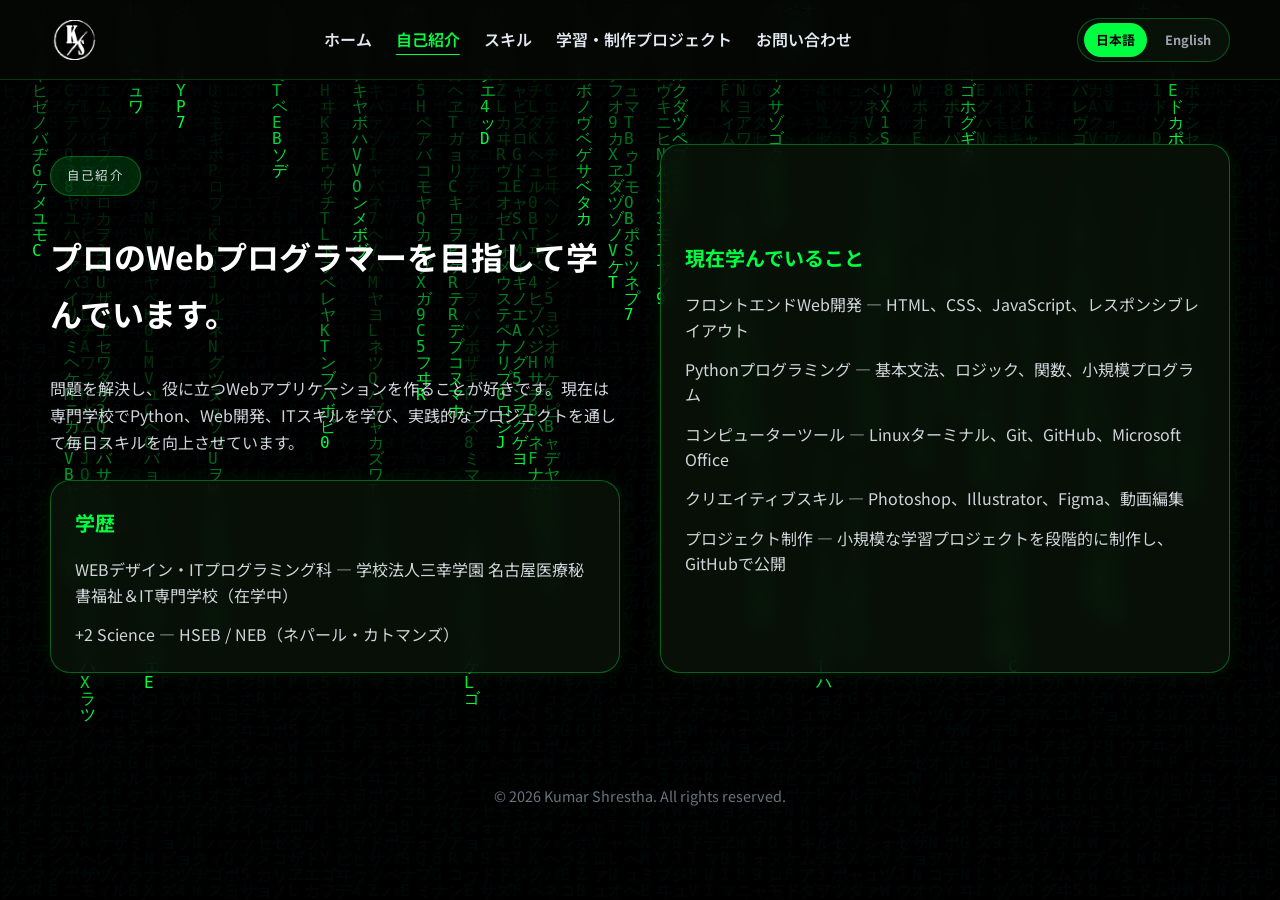
==== commit 5f1c535c: "Fix typo in the header" ====
--- a/about.html
+++ b/about.html
@@ -19,8 +19,12 @@
 
   <header class="site-header">
     <div class="container header-inner">
-      <a class="logo" href="index.html"><img alt="KS logo" src="images/Logo.png" /></a>
-      <nav aria-label="Primary navigation" class="nav-links" data-i18n-aria-label="nav.ariaLabel">
+      <a class="logo" href="index.html"><img alt="KS logo" src="images/logo_header.png" /></a>
+      <!-- Hamburger Button -->
+      <button class="menu-btn" aria-label="Toggle navigation">
+        ☰
+      </button>
+<nav aria-label="Primary navigation" class="nav-links" data-i18n-aria-label="nav.ariaLabel">
         <a data-i18n="nav.home" href="index.html">Home</a>
         <a class="active" data-i18n="nav.about" href="about.html">About</a>
         <a data-i18n="nav.skills" href="skills.html">Skills</a>
--- a/css/styles.css
+++ b/css/styles.css
@@ -16,7 +16,8 @@
   scroll-behavior: smooth;
 }
 
-html, body {
+html,
+body {
   margin: 0;
   padding: 0;
   min-height: 100vh;
@@ -40,7 +41,9 @@
   display: block;
 }
 
-button, input, textarea {
+button,
+input,
+textarea {
   font: inherit;
 }
 
@@ -59,67 +62,64 @@
   width: 100vw !important;
   height: 100vh !important;
   z-index: 0 !important;
-  /* background-color: #050805 !important; */
   pointer-events: none !important;
   display: block !important;
 }
 
 /* --------------------------------------------------
-   3. Site Header & Primary Navigation
--------------------------------------------------- */
-.site-header,
-main,
-.site-footer {
-  position: relative;
-  z-index: 2;
-}
-
+   3. Fixed Header & Primary Navigation
+-------------------------------------------------- */
 .site-header {
+  position: fixed;
   top: 0;
+  left: 0;
+  width: 100%;
   background: rgba(5, 8, 5, 0.85);
   backdrop-filter: blur(12px);
   -webkit-backdrop-filter: blur(12px);
   border-bottom: 1px solid rgba(0, 255, 65, 0.2);
+  z-index: 10000;
+}
+
+main,
+.site-footer {
+  position: relative;
+  z-index: 1000;
+}
+
+main {
+  padding-top: 80px;
+  /* Offset for fixed header */
 }
 
 .header-inner {
   display: flex;
+  flex-direction: row;
   align-items: center;
   justify-content: space-between;
-  gap: 1rem;
-  padding: 1.1rem 0;
+  position: relative;
+  padding: 0.8rem 0;
+  gap: 0.5rem;
+}
+
+.logo {
+  display: flex;
+  align-items: center;
 }
 
 .logo img {
   display: block;
-  max-height: 46px;
-}
-
-.nav-links {
-  display: flex;
-  flex-wrap: wrap;
-  gap: 1.3rem;
-}
-
-.nav-links a {
-  color: #e2e8f0;
-  text-decoration: none;
-  font-weight: 600;
-  transition: color 180ms ease;
-}
-
-.nav-links a.active,
-.nav-links a:hover {
-  color: #00ff41;
-  text-decoration: underline;
-  text-underline-offset: 8px;
-}
-
+  max-height: 40px;
+  width: auto;
+}
+
+/* Language Switcher Styling */
 .language-switcher {
   display: inline-flex;
+  flex-direction: row;
   align-items: center;
   gap: 0.35rem;
-  padding: 0.3rem;
+  padding: 0.25rem 0.4rem;
   border: 1px solid rgba(0, 255, 65, 0.3);
   border-radius: 999px;
   background: rgba(10, 20, 10, 0.8);
@@ -128,17 +128,120 @@
 .language-button {
   border: none;
   border-radius: 999px;
-  padding: 0.5rem 0.85rem;
+  padding: 0.35rem 0.75rem;
   background: transparent;
   color: #9ca3af;
-  font-size: 0.85rem;
+  font-size: 0.8rem;
   font-weight: 700;
   cursor: pointer;
+  transition: all 180ms ease;
 }
 
 .language-button.active {
   background: #00ff41;
   color: #050805;
+}
+
+/* Hamburger Button (Mobile Only) */
+.menu-btn {
+  display: block;
+  background: rgba(10, 20, 10, 0.8);
+  border: 1px solid rgba(0, 255, 65, 0.4);
+  color: #00ff41;
+  font-size: 1.4rem;
+  cursor: pointer;
+  padding: 0.3rem 0.65rem;
+  border-radius: 8px;
+  position: relative;
+  z-index: 10002 !important;
+  pointer-events: auto !important;
+  line-height: 1;
+}
+
+.menu-btn:focus {
+  outline: none;
+  border-color: #00ff41;
+}
+
+/* Mobile Dropdown Navigation */
+@media (max-width: 767px) {
+  .nav-links {
+    display: none;
+    flex-direction: column;
+    position: absolute;
+    top: 100%;
+    right: 0;
+    width: 220px;
+    background: rgba(5, 8, 5, 0.98);
+    backdrop-filter: blur(16px);
+    -webkit-backdrop-filter: blur(16px);
+    border: 1px solid rgba(0, 255, 65, 0.5);
+    border-radius: 12px;
+    padding: 0.75rem 0;
+    box-shadow: 0 10px 30px rgba(0, 0, 0, 0.9);
+    z-index: 10001 !important;
+    pointer-events: auto !important;
+  }
+
+  .nav-links.active {
+    display: flex !important;
+  }
+
+  .nav-links a {
+    color: #ffffff !important;
+    text-decoration: none;
+    font-weight: 600;
+    padding: 0.85rem 1.5rem;
+    display: block;
+    text-align: left;
+    position: relative;
+    z-index: 10002 !important;
+    pointer-events: auto !important;
+    cursor: pointer !important;
+    transition: color 180ms ease, background 180ms ease;
+  }
+
+  .nav-links a.active,
+  .nav-links a:hover {
+    color: #00ff41 !important;
+    background: rgba(0, 255, 65, 0.15);
+  }
+}
+
+/* Desktop Navigation Layout */
+@media (min-width: 768px) {
+  .menu-btn {
+    display: none;
+  }
+
+  .nav-links {
+    display: flex !important;
+    flex-direction: row;
+    position: static;
+    width: auto;
+    background: transparent;
+    backdrop-filter: none;
+    border: none;
+    box-shadow: none;
+    padding: 0;
+    gap: 1.5rem;
+  }
+
+  .nav-links a {
+    color: #e2e8f0;
+    text-decoration: none;
+    font-weight: 600;
+    padding: 0;
+    transition: color 180ms ease;
+  }
+
+  .nav-links a.active,
+  .nav-links a:hover {
+    color: #00ff41;
+    text-decoration: underline;
+    text-underline-offset: 8px;
+    background: transparent;
+  }
 }
 
 /* --------------------------------------------------
@@ -177,19 +280,19 @@
    5. Hero Section (Home Page)
 -------------------------------------------------- */
 .hero-section {
-  padding: 5rem 0 3rem;
+  padding: 3rem 0;
   min-height: calc(100vh - 104px);
 }
 
 .hero-grid {
   display: grid;
-  grid-template-columns: 1.1fr 0.9fr;
+  grid-template-columns: 1fr;
   gap: 2.25rem;
-  align-items: center;
 }
 
 .hero-copy {
   max-width: 560px;
+  text-align: left;
 }
 
 .eyebrow {
@@ -211,19 +314,19 @@
 html[lang="ja"] .hero-vertical-text {
   writing-mode: vertical-rl;
   text-orientation: upright;
-  height: 480px;
+  height: 380px;
   display: block;
-  margin-bottom: 2.5rem;
+  margin: 0 0 1.5rem 0;
   color: #ffffff;
 }
 
 html[lang="ja"] .hero-vertical-text p {
   display: inline-block;
-  font-size: 1.4rem;
+  font-size: 1.15rem;
   font-weight: 500;
-  line-height: 2.2;
+  line-height: 1.8;
   letter-spacing: 0.15em;
-  margin: 0 0.8rem;
+  margin: 0 0.5rem;
   white-space: nowrap;
 }
 
@@ -248,6 +351,7 @@
   writing-mode: horizontal-tb;
   display: flex;
   flex-wrap: wrap;
+  justify-content: flex-start;
   gap: 1rem;
   margin-bottom: 2.25rem;
 }
@@ -278,8 +382,9 @@
 .hero-meta {
   writing-mode: horizontal-tb;
   display: grid;
-  grid-template-columns: repeat(3, minmax(0, 1fr));
+  grid-template-columns: 1fr;
   gap: 1rem;
+  text-align: left;
 }
 
 .meta-item strong {
@@ -299,6 +404,12 @@
 .hero-visual,
 .visual-card {
   overflow: visible;
+}
+
+.hero-visual {
+  display: flex;
+  justify-content: flex-start;
+  width: 100%;
 }
 
 .visual-card {
@@ -310,6 +421,7 @@
   width: 100%;
   max-width: 380px;
   box-sizing: border-box;
+  margin: 0;
 }
 
 .hero-profile-img {
@@ -336,10 +448,6 @@
   box-shadow: 0 4px 15px rgba(0, 0, 0, 0.5);
 }
 
-.code-badge * {
-  box-sizing: border-box;
-}
-
 .badge-icon {
   width: 38px;
   height: 38px;
@@ -374,10 +482,11 @@
    7. Generic Section Formatting
 -------------------------------------------------- */
 .section {
-  padding: 5rem 0;
-}
-
-.section-heading h1, .section-heading h2 {
+  padding: 4rem 0;
+}
+
+.section-heading h1,
+.section-heading h2 {
   color: #ffffff;
   margin: 0 0 0.5rem;
 }
@@ -389,25 +498,35 @@
 .home-feature-grid {
   display: grid;
   gap: 1.25rem;
-  grid-template-columns: repeat(2, minmax(0, 1fr));
+  grid-template-columns: 1fr;
   margin-top: 2.5rem;
 }
 
-.home-feature-card h3 { margin: 0 0 0.85rem; color: #ffffff; }
-.home-feature-card p { color: #d1d5db; margin-bottom: 1.25rem; }
-.home-feature-card a { color: #00ff41; font-weight: 700; text-decoration: none; }
-
-/* --------------------------------------------------
-   8. About Page Layout (高さのバランス調整)
+.home-feature-card h3 {
+  margin: 0 0 0.85rem;
+  color: #ffffff;
+}
+
+.home-feature-card p {
+  color: #d1d5db;
+  margin-bottom: 1.25rem;
+}
+
+.home-feature-card a {
+  color: #00ff41;
+  font-weight: 700;
+  text-decoration: none;
+}
+
+/* --------------------------------------------------
+   8. About Page Layout
 -------------------------------------------------- */
 .about-grid {
   display: grid;
-  grid-template-columns: 1fr 1fr;
+  grid-template-columns: 1fr;
   gap: 2.5rem;
-  align-items: stretch; /* 左右の列全体の高さを揃える */
-}
-
-/* 左側の列構造 */
+}
+
 .about-text {
   display: flex;
   flex-direction: column;
@@ -429,16 +548,14 @@
   line-height: 1.7;
 }
 
-/* 学歴カード（左下）を一番下まで引き伸ばしてフィットさせる */
 .education-card {
-  margin-top: auto; /* 左側テキストの下部にカードを押し下げる */
-  flex-grow: 1; /* 残りの高さを埋めて右側カードと揃える */
+  margin-top: auto;
+  flex-grow: 1;
   display: flex;
   flex-direction: column;
   justify-content: center;
 }
 
-/* 右側の列構造 */
 .cards-grid {
   display: flex;
   height: 100%;
@@ -449,11 +566,10 @@
   height: 100%;
   display: flex;
   flex-direction: column;
-  justify-content: center; /* 中身を上下中央に配置 */
+  justify-content: center;
   box-sizing: border-box;
 }
 
-/* カード共通のスタイル調整 */
 .info-card h3 {
   color: #00ff41;
   font-size: 1.25rem;
@@ -484,25 +600,88 @@
   grid-template-columns: repeat(auto-fit, minmax(240px, 1fr));
 }
 
-.skill-row { display: grid; gap: 0.75rem; }
-.skill-label { display: flex; align-items: center; gap: 12px; }
-.skill-icon { width: 32px; height: 32px; object-fit: contain; }
-.skill-bar { height: 12px; border-radius: 999px; background: rgba(255,255,255,0.1); overflow: hidden; }
-.skill-fill { display: block; height: 100%; border-radius: 999px; }
-
-.fill-html { width: 95%; background: linear-gradient(90deg, #f97316, #fb923c); }
-.fill-css { width: 90%; background: linear-gradient(90deg, #2563eb, #7dd3fc); }
-.fill-js { width: 10%; background: linear-gradient(90deg, #facc15, #f59e0b); }
-.fill-python { width: 40%; background: linear-gradient(90deg, #14b8a6, #0ea5e9); }
-.fill-linux { width: 30%; background: linear-gradient(90deg, #22c55e, #16a34a); }
-.fill-office { width: 90%; background: linear-gradient(90deg, #f9a916, #ea820c); }
-.fill-video { width: 80%; background: linear-gradient(90deg, #6366f1, #818cf8); }
-.fill-photoshop { width: 85%; background: linear-gradient(90deg, #5848ec, #727df4); }
-.fill-illustrator { width: 85%; background: linear-gradient(90deg, #f97316, #f59e0b); }
-.fill-figma { width: 60%; background: linear-gradient(90deg, #ec4899, #f472b6); }
-
-/* --------------------------------------------------
-   10. Learning Projects Page (Terminal Aesthetic)
+.skill-row {
+  display: grid;
+  gap: 0.75rem;
+}
+
+.skill-label {
+  display: flex;
+  align-items: center;
+  gap: 12px;
+}
+
+.skill-icon {
+  width: 32px;
+  height: 32px;
+  object-fit: contain;
+}
+
+.skill-bar {
+  height: 12px;
+  border-radius: 999px;
+  background: rgba(255, 255, 255, 0.1);
+  overflow: hidden;
+}
+
+.skill-fill {
+  display: block;
+  height: 100%;
+  border-radius: 999px;
+}
+
+.fill-html {
+  width: 95%;
+  background: linear-gradient(90deg, #53b767, #01f619);
+}
+
+.fill-css {
+  width: 90%;
+  background: linear-gradient(90deg, #53b767, #01f619);
+}
+
+.fill-js {
+  width: 40%;
+  background: linear-gradient(90deg, #53b767, #01f619);
+}
+
+.fill-python {
+  width: 40%;
+  background: linear-gradient(90deg, #53b767, #01f619);
+}
+
+.fill-linux {
+  width: 30%;
+  background: linear-gradient(90deg, #22c55e, #16a34a);
+}
+
+.fill-office {
+  width: 90%;
+  background: linear-gradient(90deg, #53b767, #01f619);
+}
+
+.fill-video {
+  width: 80%;
+  background: linear-gradient(90deg, #53b767, #01f619);
+}
+
+.fill-photoshop {
+  width: 85%;
+  background: linear-gradient(90deg, #53b767, #01f619);
+}
+
+.fill-illustrator {
+  width: 85%;
+  background: linear-gradient(90deg, #53b767, #01f619);
+}
+
+.fill-figma {
+  width: 85%;
+  background: linear-gradient(90deg, #53b767, #01f619);
+}
+
+/* --------------------------------------------------
+   10. Learning Projects Page
 -------------------------------------------------- */
 .category-grid {
   display: grid;
@@ -511,8 +690,8 @@
   margin-bottom: 4rem;
 }
 
-.category-card { 
-  text-decoration: none; 
+.category-card {
+  text-decoration: none;
 }
 
 .category-card span {
@@ -530,12 +709,11 @@
   grid-template-columns: repeat(auto-fit, minmax(260px, 1fr));
 }
 
-.project-card { 
-  padding: 0; 
-  overflow: hidden; 
-}
-
-/* Dark Matrix Glass Banners */
+.project-card {
+  padding: 0;
+  overflow: hidden;
+}
+
 .project-preview {
   padding: 1.25rem;
   font-weight: 700;
@@ -555,33 +733,33 @@
   border-bottom-color: rgba(0, 255, 65, 0.7);
 }
 
-.project-body { 
-  padding: 1.5rem; 
-  display: grid; 
-  gap: 0.85rem; 
-}
-
-.project-status { 
-  padding: 0.25rem 0.65rem; 
-  border-radius: 999px; 
-  background: rgba(0, 255, 65, 0.15); 
-  color: #00ff41; 
-  font-size: 0.75rem; 
-  width: fit-content; 
-}
-
-.project-link { 
-  color: #00ff41; 
-  font-size: 0.85rem; 
-  font-weight: 700; 
-  text-decoration: none; 
-}
-
-.project-tools { 
-  color: #9ca3af; 
-  font-size: 0.85rem; 
-  font-weight: 600; 
-  margin: 0; 
+.project-body {
+  padding: 1.5rem;
+  display: grid;
+  gap: 0.85rem;
+}
+
+.project-status {
+  padding: 0.25rem 0.65rem;
+  border-radius: 999px;
+  background: rgba(0, 255, 65, 0.15);
+  color: #00ff41;
+  font-size: 0.75rem;
+  width: fit-content;
+}
+
+.project-link {
+  color: #00ff41;
+  font-size: 0.85rem;
+  font-weight: 700;
+  text-decoration: none;
+}
+
+.project-tools {
+  color: #9ca3af;
+  font-size: 0.85rem;
+  font-weight: 600;
+  margin: 0;
 }
 
 /* --------------------------------------------------
@@ -589,13 +767,19 @@
 -------------------------------------------------- */
 .contact-grid {
   display: grid;
-  grid-template-columns: 1.05fr 0.95fr;
+  grid-template-columns: 1fr;
   gap: 2rem;
-  align-items: start;
-}
-
-.contact-list { list-style: none; padding: 0; margin: 1.5rem 0; display: grid; gap: 0.75rem; color: #d1d5db; }
-./* Horizontal Social Media Links Row */
+}
+
+.contact-list {
+  list-style: none;
+  padding: 0;
+  margin: 1.5rem 0;
+  display: grid;
+  gap: 0.75rem;
+  color: #d1d5db;
+}
+
 .social-links {
   display: flex;
   flex-direction: row;
@@ -629,9 +813,20 @@
   object-fit: contain;
 }
 
-.contact-form { display: grid; gap: 1rem; }
-.contact-form label { display: grid; gap: 0.5rem; color: #d1d5db; font-size: 0.95rem; }
-.contact-form input, .contact-form textarea {
+.contact-form {
+  display: grid;
+  gap: 1rem;
+}
+
+.contact-form label {
+  display: grid;
+  gap: 0.5rem;
+  color: #d1d5db;
+  font-size: 0.95rem;
+}
+
+.contact-form input,
+.contact-form textarea {
   background: rgba(5, 15, 5, 0.8);
   border: 1px solid rgba(0, 255, 65, 0.4);
   color: #ffffff;
@@ -649,39 +844,109 @@
   cursor: pointer;
 }
 
-.form-status { font-weight: 600; }
-.form-status.success { color: #00ff41; }
-.form-status.error { color: #ef4444; }
-
-.form-honeypot { position: absolute; left: -9999px; }
+.form-status {
+  font-weight: 600;
+}
+
+.form-status.success {
+  color: #00ff41;
+}
+
+.form-status.error {
+  color: #ef4444;
+}
+
+.form-honeypot {
+  position: absolute;
+  left: -9999px;
+}
 
 /* --------------------------------------------------
    12. Footer & Back-To-Top Button
 -------------------------------------------------- */
-.site-footer { padding: 2rem 0; text-align: center; color: #6b7280; font-size: 0.9rem; }
+.site-footer {
+  padding: 2rem 0;
+  text-align: center;
+  color: #6b7280;
+  font-size: 0.9rem;
+}
 
 .back-to-top {
-  position: fixed; right: 1.5rem; bottom: 1.5rem; z-index: 50;
-  width: 48px; height: 48px; border-radius: 50%;
-  background: #00ff41; color: #050805; border: none;
-  font-size: 1.5rem; font-weight: 700; cursor: pointer;
-  opacity: 0; visibility: hidden; transition: 180ms ease;
-}
-
-.back-to-top.show { opacity: 1; visibility: visible; }
+  position: fixed;
+  right: 1.5rem;
+  bottom: 1.5rem;
+  z-index: 10005 !important;
+  width: 48px;
+  height: 48px;
+  border-radius: 50%;
+  background: #00ff41;
+  color: #050805;
+  border: 1px solid rgba(0, 255, 65, 0.6);
+  font-size: 1.5rem;
+  font-weight: 700;
+  cursor: pointer !important;
+  pointer-events: auto !important;
+  opacity: 0;
+  visibility: hidden;
+  transition: opacity 200ms ease, visibility 200ms ease, transform 180ms ease;
+  box-shadow: 0 0 15px rgba(0, 255, 65, 0.4);
+}
+
+.back-to-top.show {
+  opacity: 1;
+  visibility: visible;
+}
+
+.back-to-top:hover {
+  transform: translateY(-3px);
+  box-shadow: 0 0 25px rgba(0, 255, 65, 0.7);
+}
 
 /* --------------------------------------------------
    13. Responsive Media Queries
 -------------------------------------------------- */
-@media (max-width: 980px) {
-  .hero-grid, .about-grid, .contact-grid { grid-template-columns: 1fr; }
-  .hero-meta { grid-template-columns: repeat(2, minmax(0, 1fr)); }
-}
-
-@media (max-width: 720px) {
-  .header-inner { flex-direction: column; align-items: flex-start; gap: 1rem; }
-  .hero-meta { grid-template-columns: 1fr; }
-  .home-feature-grid { grid-template-columns: 1fr; }
-  html[lang="ja"] .hero-vertical-text { height: auto; writing-mode: horizontal-tb; }
-  html[lang="ja"] .hero-vertical-text p { display: block; font-size: 1.2rem; line-height: 1.6; margin: 0 0 0.5rem; }
+@media (min-width: 768px) {
+  .header-inner {
+    padding: 1.1rem 0;
+  }
+
+  .hero-meta {
+    grid-template-columns: repeat(2, minmax(0, 1fr));
+  }
+
+  .home-feature-grid {
+    grid-template-columns: repeat(2, minmax(0, 1fr));
+  }
+
+  html[lang="ja"] .hero-vertical-text {
+    height: 480px;
+    margin-bottom: 2.5rem;
+  }
+
+  html[lang="ja"] .hero-vertical-text p {
+    font-size: 1.4rem;
+    line-height: 2.2;
+    margin: 0 0.8rem;
+  }
+}
+
+@media (min-width: 992px) {
+  .hero-grid {
+    grid-template-columns: 1.1fr 0.9fr;
+    align-items: center;
+  }
+
+  .about-grid {
+    grid-template-columns: 1fr 1fr;
+    align-items: stretch;
+  }
+
+  .contact-grid {
+    grid-template-columns: 1.05fr 0.95fr;
+    align-items: start;
+  }
+
+  .hero-meta {
+    grid-template-columns: repeat(3, minmax(0, 1fr));
+  }
 }
